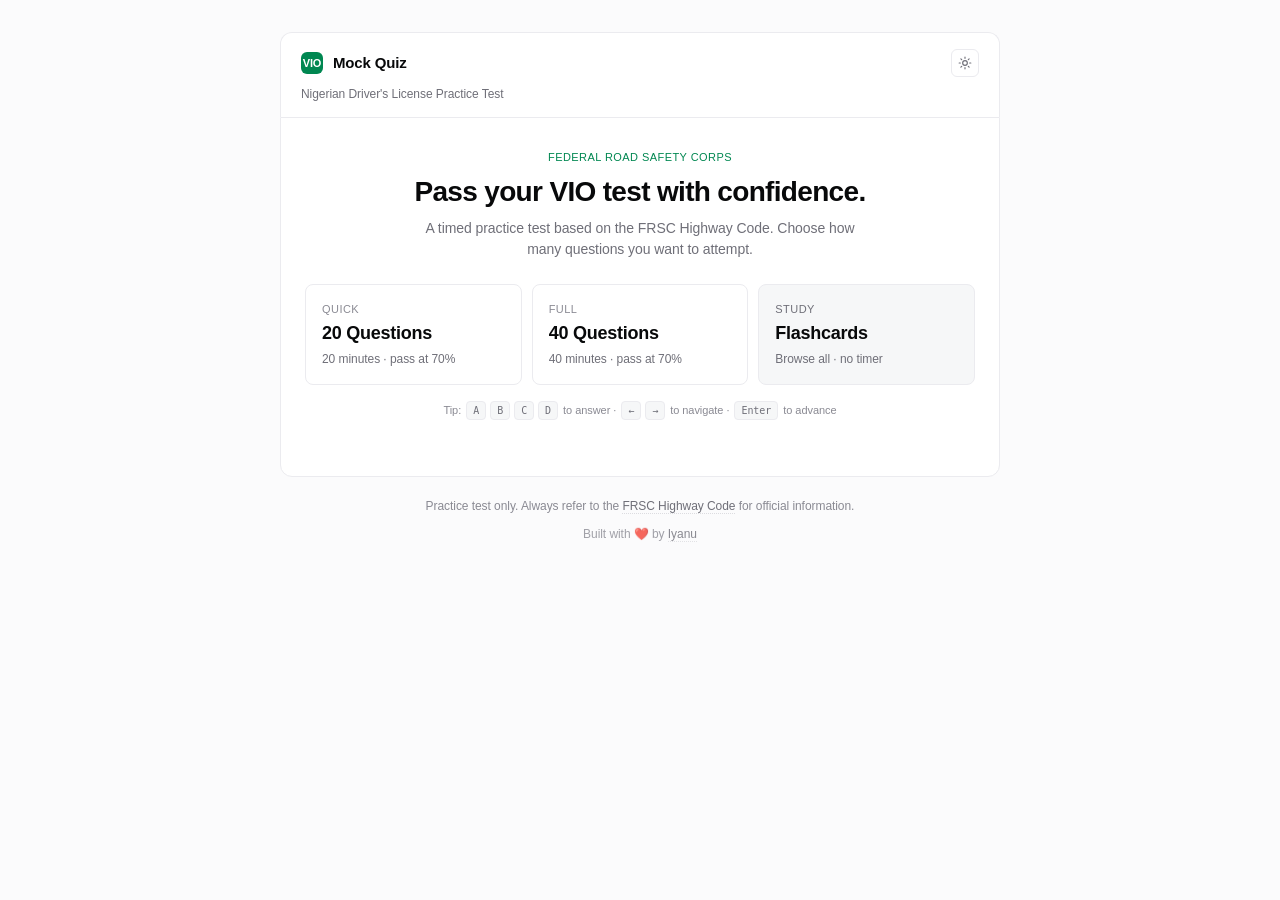
==== index.html @ 9b3c8667 "UI polish and service worker cache updates" ====
<!DOCTYPE html>
<html lang="en">
<head>
<meta charset="UTF-8" />
<meta name="viewport" content="width=device-width, initial-scale=1.0" />
<meta name="description" content="Free Nigerian VIO drivers license practice test — open source, mobile-friendly, with timer, shuffle, and pass/fail scoring." />
<meta name="theme-color" content="#008751" />
<meta name="apple-mobile-web-app-capable" content="yes" />
<meta name="apple-mobile-web-app-status-bar-style" content="default" />
<meta name="apple-mobile-web-app-title" content="VIO Quiz" />
<title>VIO Mock Quiz — Nigerian Driver's License</title>
<link rel="manifest" href="manifest.json" />
<link rel="icon" type="image/svg+xml" href="icon.svg" />
<link rel="icon" type="image/png" sizes="192x192" href="icon-192.png" />
<link rel="apple-touch-icon" href="apple-touch-icon.png" />
<link rel="preconnect" href="https://rsms.me/" />
<link rel="stylesheet" href="https://rsms.me/inter/inter.css" />
<style>
  :root {
    /* Linear-style palette, Nigerian green accent */
    --green: #008751;
    --green-hover: #00744a;
    --green-soft: #ecf6f1;
    --green-border: #cfe7da;

    --red: #e5484d;
    --red-soft: #fdedee;
    --red-border: #f5c6c8;

    --amber: #c08600;
    --amber-soft: #fff4d4;

    --bg: #fbfbfc;
    --surface: #ffffff;
    --surface-2: #f6f7f8;
    --border: #ebebef;
    --border-strong: #dcdce0;

    --text: #08090a;
    --text-secondary: #6f6f78;
    --text-tertiary: #8a8a93;

    --shadow-sm: 0 1px 2px rgba(8,9,10,0.04);
    --shadow-md: 0 1px 2px rgba(8,9,10,0.04), 0 4px 16px rgba(8,9,10,0.04);

    --radius-sm: 6px;
    --radius-md: 8px;
    --radius-lg: 12px;
  }

  [data-theme="dark"] {
    --green: #2ea672;
    --green-hover: #38b780;
    --green-soft: rgba(46,166,114,0.12);
    --green-border: rgba(46,166,114,0.32);

    --red: #ff6369;
    --red-soft: rgba(255,99,105,0.10);
    --red-border: rgba(255,99,105,0.30);

    --amber: #f0c75e;
    --amber-soft: rgba(240,199,94,0.10);

    --bg: #08090a;
    --surface: #101113;
    --surface-2: #18191c;
    --border: #232428;
    --border-strong: #2e2f33;

    --text: #f7f8f8;
    --text-secondary: #9b9ba4;
    --text-tertiary: #6b6c75;

    --shadow-sm: 0 1px 2px rgba(0,0,0,0.4);
    --shadow-md: 0 1px 2px rgba(0,0,0,0.4), 0 4px 16px rgba(0,0,0,0.5);
  }

  @supports (font-variation-settings: normal) {
    :root { font-family: 'Inter var', Inter, -apple-system, BlinkMacSystemFont, sans-serif; }
  }

  * { box-sizing: border-box; }
  html { -webkit-font-smoothing: antialiased; -moz-osx-font-smoothing: grayscale; }
  /* The HTML `hidden` attribute defaults to display:none, but our flex/grid
     classes override it. Force-hide elements with the hidden attribute. */
  [hidden] { display: none !important; }

  body {
    margin: 0;
    font-family: 'Inter var', Inter, -apple-system, BlinkMacSystemFont, "Segoe UI", Roboto, sans-serif;
    background: var(--bg);
    color: var(--text);
    line-height: 1.5;
    font-size: 14px;
    font-feature-settings: "cv11", "ss01", "ss03";
    padding: 32px 20px;
    transition: background 0.2s ease, color 0.2s ease;
  }

  .wrap { max-width: 720px; margin: 0 auto; }

  /* Header */
  header {
    background: var(--surface);
    border: 1px solid var(--border);
    border-bottom: none;
    padding: 16px 20px 14px;
    border-radius: var(--radius-lg) var(--radius-lg) 0 0;
  }
  .header-row {
    display: flex;
    align-items: center;
    justify-content: space-between;
    gap: 12px;
  }
  .header-left {
    display: flex;
    align-items: center;
    gap: 10px;
    min-width: 0;
  }
  .logo-dot {
    width: 22px;
    height: 22px;
    border-radius: 6px;
    background: var(--green);
    display: inline-flex;
    align-items: center;
    justify-content: center;
    color: white;
    font-weight: 700;
    font-size: 11px;
    letter-spacing: -0.02em;
    flex-shrink: 0;
  }
  header h1 {
    margin: 0;
    font-size: 15px;
    font-weight: 600;
    letter-spacing: -0.011em;
    color: var(--text);
    white-space: nowrap;
    overflow: hidden;
    text-overflow: ellipsis;
  }
  .header-meta {
    display: flex;
    align-items: center;
    gap: 8px;
    flex-shrink: 0;
  }
  .timer {
    display: inline-flex;
    align-items: center;
    gap: 5px;
    font-variant-numeric: tabular-nums;
    font-size: 12px;
    font-weight: 500;
    padding: 4px 8px;
    border-radius: 5px;
    background: var(--surface-2);
    color: var(--text-secondary);
    border: 1px solid var(--border);
    letter-spacing: -0.005em;
  }
  .timer.warning { background: var(--amber-soft); color: var(--amber); border-color: transparent; }
  .timer.critical { background: var(--red-soft); color: var(--red); border-color: transparent; }
  .timer-icon { width: 6px; height: 6px; border-radius: 50%; background: currentColor; opacity: 0.8; }
  .icon-btn {
    width: 28px;
    height: 28px;
    border: 1px solid var(--border);
    background: var(--surface);
    border-radius: var(--radius-sm);
    display: inline-flex;
    align-items: center;
    justify-content: center;
    cursor: pointer;
    color: var(--text-secondary);
    transition: background 0.12s ease, color 0.12s ease, border-color 0.12s ease;
    padding: 0;
  }
  .icon-btn:hover { background: var(--surface-2); color: var(--text); border-color: var(--border-strong); }
  .icon-btn svg { width: 14px; height: 14px; }
  .subtitle {
    margin: 8px 0 0;
    color: var(--text-secondary);
    font-size: 12px;
    letter-spacing: -0.005em;
  }
  .progress {
    background: var(--surface-2);
    height: 3px;
    border-radius: 2px;
    margin-top: 14px;
    overflow: hidden;
  }
  .progress-bar {
    height: 100%;
    background: var(--green);
    width: 0%;
    transition: width 0.4s cubic-bezier(0.16, 1, 0.3, 1);
  }

  /* Card */
  .card {
    background: var(--surface);
    padding: 28px 24px;
    border: 1px solid var(--border);
    border-radius: 0 0 var(--radius-lg) var(--radius-lg);
    min-height: 360px;
  }

  /* Topic tag */
  .topic-tag {
    display: inline-flex;
    align-items: center;
    gap: 6px;
    background: var(--green-soft);
    color: var(--green);
    padding: 3px 8px;
    border-radius: 4px;
    font-size: 11px;
    font-weight: 500;
    margin-bottom: 16px;
    letter-spacing: -0.005em;
    border: 1px solid var(--green-border);
  }
  .topic-tag::before {
    content: "";
    width: 5px; height: 5px; border-radius: 50%;
    background: var(--green);
  }
  .q-number {
    color: var(--text-tertiary);
    font-size: 12px;
    margin-bottom: 6px;
    letter-spacing: -0.005em;
    font-variant-numeric: tabular-nums;
  }
  .q-text {
    font-size: 18px;
    font-weight: 600;
    letter-spacing: -0.014em;
    margin: 0 0 20px 0;
    line-height: 1.35;
    color: var(--text);
  }
  .sign-wrap {
    display: flex;
    justify-content: center;
    margin: 0 0 20px 0;
    padding: 24px;
    background: var(--surface-2);
    border: 1px solid var(--border);
    border-radius: var(--radius-md);
  }
  .sign-wrap svg,
  .sign-wrap img { max-width: 140px; height: auto; }

  /* Options */
  .options { display: flex; flex-direction: column; gap: 6px; }
  .option {
    padding: 12px 14px;
    border: 1px solid var(--border);
    border-radius: var(--radius-md);
    background: var(--surface);
    cursor: pointer;
    text-align: left;
    font-size: 14px;
    font-family: inherit;
    color: var(--text);
    transition: border-color 0.12s ease, background 0.12s ease, transform 0.12s ease;
    display: flex;
    align-items: flex-start;
    gap: 12px;
    letter-spacing: -0.006em;
  }
  .option:hover:not(:disabled) {
    border-color: var(--border-strong);
    background: var(--surface-2);
  }
  .option:active:not(:disabled) { transform: translateY(0.5px); }
  .option:disabled { cursor: default; }

  .option-letter {
    display: inline-flex;
    width: 22px;
    height: 22px;
    background: var(--surface-2);
    color: var(--text-secondary);
    border: 1px solid var(--border);
    border-radius: 5px;
    align-items: center;
    justify-content: center;
    font-weight: 500;
    font-size: 11px;
    flex-shrink: 0;
    margin-top: 1px;
    font-variant-numeric: tabular-nums;
  }
  .option.correct {
    border-color: var(--green-border);
    background: var(--green-soft);
  }
  .option.correct .option-letter {
    background: var(--green); color: white; border-color: var(--green);
  }
  .option.wrong {
    border-color: var(--red-border);
    background: var(--red-soft);
  }
  .option.wrong .option-letter {
    background: var(--red); color: white; border-color: var(--red);
  }

  .explanation {
    margin-top: 16px;
    padding: 12px 14px;
    background: var(--surface-2);
    border: 1px solid var(--border);
    border-radius: var(--radius-md);
    font-size: 13px;
    color: var(--text-secondary);
    display: none;
    line-height: 1.55;
    letter-spacing: -0.005em;
  }
  .explanation.show { display: block; }
  .explanation strong {
    color: var(--text);
    display: block;
    margin-bottom: 4px;
    font-size: 11px;
    font-weight: 600;
    text-transform: uppercase;
    letter-spacing: 0.04em;
  }

  .controls {
    margin-top: 24px;
    padding-top: 20px;
    border-top: 1px solid var(--border);
    display: flex;
    justify-content: space-between;
    align-items: center;
    gap: 12px;
  }
  .score {
    font-size: 12px;
    color: var(--text-secondary);
    font-variant-numeric: tabular-nums;
    letter-spacing: -0.005em;
  }
  .score strong { color: var(--text); font-weight: 600; }

  .nav-buttons { display: flex; gap: 6px; }

  button.nav {
    border: 1px solid var(--border-strong);
    padding: 7px 14px;
    border-radius: var(--radius-sm);
    font-size: 13px;
    font-weight: 500;
    cursor: pointer;
    font-family: inherit;
    letter-spacing: -0.005em;
    transition: background 0.12s ease, border-color 0.12s ease, color 0.12s ease, transform 0.08s ease;
    height: 32px;
    display: inline-flex;
    align-items: center;
    gap: 6px;
    background: var(--surface);
    color: var(--text);
  }
  button.prev:hover:not(:disabled) {
    background: var(--surface-2);
    border-color: var(--border-strong);
  }
  button.next, button.primary {
    background: var(--green);
    color: white;
    border-color: var(--green);
    box-shadow: var(--shadow-sm);
  }
  button.next:hover:not(:disabled), button.primary:hover:not(:disabled) {
    background: var(--green-hover);
    border-color: var(--green-hover);
  }
  button.nav:active:not(:disabled), button.primary:active:not(:disabled) { transform: translateY(0.5px); }
  button.nav:disabled {
    background: var(--surface);
    color: var(--text-tertiary);
    border-color: var(--border);
    cursor: not-allowed;
    box-shadow: none;
  }

  .kbd-hint {
    margin-top: 14px;
    text-align: center;
    color: var(--text-tertiary);
    font-size: 11px;
    letter-spacing: -0.005em;
  }
  .kbd {
    display: inline-block;
    padding: 1px 6px;
    border: 1px solid var(--border);
    border-radius: 4px;
    background: var(--surface-2);
    font-family: ui-monospace, SFMono-Regular, "SF Mono", Menlo, monospace;
    font-size: 10px;
    color: var(--text-secondary);
    margin: 0 2px;
  }

  /* Start screen */
  .start-hero {
    text-align: center;
    margin-bottom: 24px;
  }
  .start-eyebrow {
    display: inline-block;
    font-size: 11px;
    font-weight: 500;
    color: var(--green);
    letter-spacing: 0.04em;
    text-transform: uppercase;
    margin-bottom: 10px;
  }
  .start-title {
    font-size: 28px;
    font-weight: 600;
    letter-spacing: -0.024em;
    line-height: 1.15;
    margin: 0 0 10px;
    color: var(--text);
  }
  .start-desc {
    font-size: 14px;
    color: var(--text-secondary);
    margin: 0 auto;
    max-width: 460px;
    letter-spacing: -0.005em;
  }

  .mode-grid {
    display: grid;
    grid-template-columns: 1fr 1fr;
    gap: 10px;
    margin: 24px 0 16px;
  }
  .mode-card {
    border: 1px solid var(--border);
    background: var(--surface);
    border-radius: var(--radius-md);
    padding: 18px 16px;
    text-align: left;
    cursor: pointer;
    font-family: inherit;
    color: var(--text);
    transition: border-color 0.12s ease, background 0.12s ease, transform 0.12s ease;
    display: flex;
    flex-direction: column;
    gap: 8px;
  }
  .mode-card:hover {
    border-color: var(--green-border);
    background: var(--green-soft);
  }
  .mode-card:active { transform: translateY(0.5px); }
  .mode-label {
    font-size: 11px;
    color: var(--text-tertiary);
    text-transform: uppercase;
    letter-spacing: 0.04em;
    font-weight: 500;
  }
  .mode-name {
    font-size: 18px;
    font-weight: 600;
    letter-spacing: -0.014em;
    color: var(--text);
  }
  .mode-meta {
    font-size: 12px;
    color: var(--text-secondary);
    letter-spacing: -0.005em;
    font-variant-numeric: tabular-nums;
  }

  /* Study (third mode card) — visually de-emphasized vs the test cards */
  .mode-grid.with-study { grid-template-columns: 1fr 1fr 1fr; }
  .mode-card.study {
    background: var(--surface-2);
  }
  .mode-card.study:hover {
    border-color: var(--border-strong);
    background: var(--surface-2);
  }
  .mode-card.study .mode-label { color: var(--text-secondary); }

  /* Topic chips for study screen */
  .topic-chips {
    display: flex;
    flex-wrap: wrap;
    gap: 6px;
    margin-bottom: 18px;
  }
  .topic-chip {
    padding: 5px 10px;
    border: 1px solid var(--border);
    background: var(--surface);
    color: var(--text-secondary);
    border-radius: 999px;
    font-size: 12px;
    font-family: inherit;
    font-weight: 500;
    cursor: pointer;
    letter-spacing: -0.005em;
    transition: background 0.12s ease, border-color 0.12s ease, color 0.12s ease;
  }
  .topic-chip:hover {
    background: var(--surface-2);
    color: var(--text);
    border-color: var(--border-strong);
  }
  .topic-chip.active {
    background: var(--green-soft);
    border-color: var(--green-border);
    color: var(--green);
  }

  .resume-banner {
    display: flex;
    align-items: center;
    justify-content: space-between;
    gap: 12px;
    padding: 12px 14px;
    background: var(--green-soft);
    border: 1px solid var(--green-border);
    border-radius: var(--radius-md);
    margin-top: 16px;
  }
  .resume-text {
    font-size: 13px;
    color: var(--text);
    letter-spacing: -0.005em;
  }
  .resume-text strong { font-weight: 600; }

  .best-row {
    display: flex;
    align-items: center;
    gap: 8px;
    justify-content: center;
    margin-top: 16px;
    color: var(--text-secondary);
    font-size: 12px;
    letter-spacing: -0.005em;
    font-variant-numeric: tabular-nums;
    flex-wrap: wrap;
  }
  .best-pill {
    display: inline-flex;
    align-items: center;
    gap: 6px;
    padding: 3px 8px;
    border: 1px solid var(--border);
    border-radius: 999px;
    background: var(--surface-2);
    color: var(--text);
    font-weight: 500;
  }

  /* Result screen */
  .result { text-align: center; padding: 12px 0 8px; }
  .verdict {
    display: inline-flex;
    align-items: center;
    gap: 8px;
    padding: 6px 14px;
    border-radius: 999px;
    font-size: 12px;
    font-weight: 600;
    letter-spacing: 0.06em;
    text-transform: uppercase;
    margin-bottom: 12px;
    border: 1px solid transparent;
  }
  .verdict.pass { background: var(--green-soft); color: var(--green); border-color: var(--green-border); }
  .verdict.fail { background: var(--red-soft); color: var(--red); border-color: var(--red-border); }
  .result-score {
    font-size: 56px;
    font-weight: 600;
    letter-spacing: -0.04em;
    color: var(--text);
    margin: 4px 0 4px;
    font-variant-numeric: tabular-nums;
    line-height: 1;
  }
  .result-pct {
    font-size: 15px;
    color: var(--text-secondary);
    font-weight: 500;
    letter-spacing: -0.005em;
    font-variant-numeric: tabular-nums;
  }
  .result-message {
    font-size: 14px;
    color: var(--text-secondary);
    margin: 14px auto 20px;
    max-width: 420px;
    letter-spacing: -0.005em;
  }
  .breakdown {
    text-align: left;
    background: var(--surface-2);
    border: 1px solid var(--border);
    padding: 14px 16px;
    border-radius: var(--radius-md);
    margin: 20px 0;
  }
  .breakdown h3 {
    margin: 0 0 10px 0;
    font-size: 11px;
    font-weight: 600;
    color: var(--text-secondary);
    text-transform: uppercase;
    letter-spacing: 0.04em;
  }
  .breakdown-row {
    display: flex;
    justify-content: space-between;
    padding: 8px 0;
    font-size: 13px;
    color: var(--text);
    border-bottom: 1px solid var(--border);
    font-variant-numeric: tabular-nums;
    letter-spacing: -0.005em;
  }
  .breakdown-row:last-child { border-bottom: none; }
  .breakdown-row strong { font-weight: 600; }

  .result-actions {
    display: flex;
    gap: 6px;
    justify-content: center;
    flex-wrap: wrap;
    margin-top: 6px;
  }

  /* Review banner */
  .review-banner {
    display: flex;
    align-items: center;
    justify-content: space-between;
    gap: 12px;
    padding: 10px 14px;
    background: var(--amber-soft);
    border: 1px solid transparent;
    border-radius: var(--radius-md);
    margin-bottom: 16px;
    font-size: 12px;
    color: var(--amber);
    letter-spacing: -0.005em;
  }
  .review-banner button {
    border: 1px solid currentColor;
    background: transparent;
    color: currentColor;
    border-radius: var(--radius-sm);
    padding: 4px 10px;
    font-size: 12px;
    font-family: inherit;
    cursor: pointer;
    font-weight: 500;
  }

  footer {
    text-align: center;
    padding: 20px 16px;
    color: var(--text-tertiary);
    font-size: 12px;
    letter-spacing: -0.005em;
  }
  footer a { color: var(--text-secondary); text-decoration: none; border-bottom: 1px dotted var(--border-strong); }
  footer a:hover { color: var(--text); }
  footer .credit { margin-top: 10px; opacity: 0.8; }
  .break-mobile { display: none; }

  /* Confirm dialog — centered modal on desktop, bottom sheet on phone */
  .dialog-backdrop {
    position: fixed;
    inset: 0;
    background: rgba(8, 9, 10, 0.5);
    backdrop-filter: blur(2px);
    -webkit-backdrop-filter: blur(2px);
    display: flex;
    align-items: center;
    justify-content: center;
    z-index: 100;
    padding: 24px;
    opacity: 0;
    transition: opacity 160ms ease;
  }
  .dialog-backdrop:not([hidden]) { opacity: 1; }
  .dialog {
    background: var(--surface);
    border: 1px solid var(--border);
    border-radius: var(--radius-lg);
    padding: 20px 20px 16px;
    max-width: 380px;
    width: 100%;
    box-shadow: 0 20px 48px rgba(0, 0, 0, 0.24), 0 2px 8px rgba(0, 0, 0, 0.08);
    transform: translateY(-4px) scale(0.98);
    transition: transform 160ms cubic-bezier(0.16, 1, 0.3, 1);
  }
  .dialog-backdrop:not([hidden]) .dialog { transform: translateY(0) scale(1); }
  .dialog-title {
    font-size: 15px;
    font-weight: 600;
    color: var(--text);
    margin: 0 0 4px;
    letter-spacing: -0.01em;
  }
  .dialog-body {
    font-size: 13px;
    color: var(--text-secondary);
    line-height: 1.5;
    margin: 0 0 20px;
  }
  .dialog-actions {
    display: flex;
    gap: 8px;
    justify-content: flex-end;
  }
  .dialog-actions .nav { min-width: 88px; justify-content: center; }
  .dialog-actions .nav.danger {
    background: var(--red);
    color: #ffffff;
    border-color: var(--red);
  }
  .dialog-actions .nav.danger:hover { opacity: 0.92; }

  /* Phone — bottom sheet */
  @media (max-width: 640px) {
    .dialog-backdrop { padding: 0; align-items: flex-end; }
    .dialog {
      max-width: none;
      border-radius: var(--radius-lg) var(--radius-lg) 0 0;
      border-bottom: none;
      padding: 18px 16px calc(16px + env(safe-area-inset-bottom));
      transform: translateY(100%);
    }
    .dialog-backdrop:not([hidden]) .dialog { transform: translateY(0); }
    .dialog-title { font-size: 16px; margin-bottom: 6px; }
    .dialog-body { font-size: 14px; margin-bottom: 18px; }
    .dialog-actions { flex-direction: column-reverse; gap: 6px; }
    .dialog-actions .nav { width: 100%; min-height: 44px; }
  }

  /* Tablet */
  @media (max-width: 640px) {
    body { padding: 16px 12px; }
    header { padding: 14px 16px 12px; }
    .card { padding: 22px 18px; min-height: 0; }
    .q-text { font-size: 16px; }
    .sign-wrap { padding: 18px; }
    .sign-wrap svg,
    .sign-wrap img { max-width: 120px; }
    .start-title { font-size: 24px; }
  }

  /* Phone */
  @media (max-width: 480px) {
    body { padding: 12px 10px; font-size: 14px; }
    header { padding: 12px 14px; border-radius: 10px 10px 0 0; }
    header h1 { font-size: 13px; }
    .subtitle { font-size: 11px; }
    .card { padding: 18px 16px; border-radius: 0 0 10px 10px; }
    .q-text { font-size: 15px; line-height: 1.4; margin-bottom: 16px; }
    .topic-tag { margin-bottom: 12px; }
    .sign-wrap { padding: 14px; margin-bottom: 16px; }
    .sign-wrap svg,
    .sign-wrap img { max-width: 110px; }

    .option {
      padding: 12px;
      font-size: 14px;
      gap: 10px;
      min-height: 44px;
    }
    .option-letter { width: 22px; height: 22px; }

    .explanation { font-size: 13px; padding: 12px; }

    .controls {
      margin-top: 20px;
      padding-top: 16px;
      flex-direction: column;
      align-items: stretch;
      gap: 12px;
    }
    .score { text-align: center; }
    .nav-buttons { width: 100%; }
    button.nav { flex: 1; justify-content: center; height: 40px; font-size: 14px; }

    .mode-grid,
    .mode-grid.with-study { grid-template-columns: 1fr; }
    .start-title { font-size: 22px; }
    .start-desc { font-size: 13px; }

    .result-score { font-size: 44px; }
    .result-message { font-size: 13px; margin: 12px auto 20px; }
    .breakdown { padding: 12px 14px; }

    .kbd-hint { display: none; }

    .break-mobile { display: inline; }
  }
</style>
</head>
<body>
<div class="wrap">
  <header>
    <div class="header-row">
      <div class="header-left">
        <span class="logo-dot">VIO</span>
        <h1 id="headerTitle">Mock Quiz</h1>
      </div>
      <div class="header-meta">
        <div class="timer" id="timer" hidden><span class="timer-icon"></span><span id="timerText">00:00</span></div>
        <button class="icon-btn" id="exitBtn" aria-label="Exit" title="Exit to start screen" hidden>
          <svg viewBox="0 0 24 24" fill="none" stroke="currentColor" stroke-width="2" stroke-linecap="round" stroke-linejoin="round"><line x1="6" y1="6" x2="18" y2="18"/><line x1="18" y1="6" x2="6" y2="18"/></svg>
        </button>
        <button class="icon-btn" id="themeToggle" aria-label="Toggle theme" title="Toggle theme">
          <svg id="themeIcon" viewBox="0 0 24 24" fill="none" stroke="currentColor" stroke-width="2" stroke-linecap="round" stroke-linejoin="round"><circle cx="12" cy="12" r="4"/><path d="M12 2v2M12 20v2M4.93 4.93l1.41 1.41M17.66 17.66l1.41 1.41M2 12h2M20 12h2M6.34 17.66l-1.41 1.41M19.07 4.93l-1.41 1.41"/></svg>
        </button>
      </div>
    </div>
    <p class="subtitle" id="headerSubtitle">Nigerian Driver's License Practice Test</p>
    <div class="progress" id="progressWrap" hidden><div class="progress-bar" id="progressBar"></div></div>
  </header>
  <div class="card" id="card"></div>
  <footer>
    Practice test only.<br class="break-mobile">
    Always refer to the <a href="https://frsc.gov.ng/" target="_blank" rel="noopener">FRSC Highway Code</a> for official information.
    <div class="credit">Built with ❤️ by <a href="https://github.com/Titan626" target="_blank" rel="noopener">Iyanu</a></div>
  </footer>
</div>

<div id="dialog-backdrop" class="dialog-backdrop" hidden>
  <div class="dialog" role="dialog" aria-modal="true" aria-labelledby="dialog-title" aria-describedby="dialog-body">
    <h2 id="dialog-title" class="dialog-title"></h2>
    <p id="dialog-body" class="dialog-body"></p>
    <div class="dialog-actions">
      <button class="nav" id="dialog-cancel" type="button">Cancel</button>
      <button class="nav" id="dialog-ok" type="button">Confirm</button>
    </div>
  </div>
</div>

<script src="questions.js"></script>
<script>
(function() {
  'use strict';

  // ===== Constants =====
  const SECONDS_PER_QUESTION = 60;
  const PASS_THRESHOLD = 70; // percent
  const TOPICS = ["Road Signs", "Traffic Rules", "Vehicle Knowledge", "Highway Code"];
  const STORAGE_STATE = 'vio_quiz_state';
  const STORAGE_BEST = 'vio_quiz_best';
  const STORAGE_THEME = 'vio_quiz_theme';

  // ===== State =====
  let screen = 'start';        // 'start' | 'quiz' | 'result' | 'review'
  let mode = null;             // 20 | 40
  let session = null;          // { questions, answers, current, secondsRemaining }
  let timerInterval = null;
  let reviewIndex = 0;
  let reviewList = [];
  let studyDeck = [];      // current filtered deck of questions for study mode
  let studyIndex = 0;
  let studyTopic = null;   // null = "All"

  // ===== Utilities =====
  function shuffle(arr) {
    const a = arr.slice();
    for (let i = a.length - 1; i > 0; i--) {
      const j = Math.floor(Math.random() * (i + 1));
      [a[i], a[j]] = [a[j], a[i]];
    }
    return a;
  }

  function pickN(arr, n) { return shuffle(arr).slice(0, n); }
  function pad2(n) { return n < 10 ? '0' + n : '' + n; }
  function fmtTime(s) {
    if (s < 0) s = 0;
    return pad2(Math.floor(s / 60)) + ':' + pad2(s % 60);
  }
  function escapeHtml(str) {
    return String(str)
      .replace(/&/g, '&amp;')
      .replace(/</g, '&lt;')
      .replace(/>/g, '&gt;')
      .replace(/"/g, '&quot;')
      .replace(/'/g, '&#39;');
  }

  // ===== Theme =====
  function applyTheme(theme) {
    document.documentElement.setAttribute('data-theme', theme);
    const icon = document.getElementById('themeIcon');
    if (theme === 'dark') {
      icon.innerHTML = '<path d="M21 12.79A9 9 0 1 1 11.21 3 7 7 0 0 0 21 12.79z"/>';
    } else {
      icon.innerHTML = '<circle cx="12" cy="12" r="4"/><path d="M12 2v2M12 20v2M4.93 4.93l1.41 1.41M17.66 17.66l1.41 1.41M2 12h2M20 12h2M6.34 17.66l-1.41 1.41M19.07 4.93l-1.41 1.41"/>';
    }
  }
  function initTheme() {
    let saved = null;
    try { saved = localStorage.getItem(STORAGE_THEME); } catch (e) {}
    if (!saved) {
      saved = window.matchMedia && window.matchMedia('(prefers-color-scheme: dark)').matches ? 'dark' : 'light';
    }
    applyTheme(saved);
  }
  function toggleTheme() {
    const next = document.documentElement.getAttribute('data-theme') === 'dark' ? 'light' : 'dark';
    applyTheme(next);
    try { localStorage.setItem(STORAGE_THEME, next); } catch (e) {}
  }

  // ===== Persistence =====
  function saveState() {
    if (!session) return;
    try {
      localStorage.setItem(STORAGE_STATE, JSON.stringify({
        mode: mode,
        questions: session.questions.map(q => ({ originalIndex: q.originalIndex, displayOrder: q.displayOrder })),
        answers: session.answers,
        current: session.current,
        secondsRemaining: session.secondsRemaining
      }));
    } catch (e) {}
  }
  function loadState() {
    try {
      const raw = localStorage.getItem(STORAGE_STATE);
      if (!raw) return null;
      const s = JSON.parse(raw);
      if (!s || !Array.isArray(s.questions) || !Array.isArray(s.answers)) return null;
      return s;
    } catch (e) { return null; }
  }
  function clearState() {
    try { localStorage.removeItem(STORAGE_STATE); } catch (e) {}
  }
  function saveBest(result) {
    try {
      const raw = localStorage.getItem(STORAGE_BEST);
      const all = raw ? JSON.parse(raw) : {};
      const existing = all[result.mode];
      if (!existing || result.percentage > existing.percentage) {
        all[result.mode] = result;
        localStorage.setItem(STORAGE_BEST, JSON.stringify(all));
      }
    } catch (e) {}
  }
  function loadBest() {
    try {
      const raw = localStorage.getItem(STORAGE_BEST);
      return raw ? JSON.parse(raw) : {};
    } catch (e) { return {}; }
  }

  // ===== Question set =====
  function buildQuestionSet(targetMode) {
    const all = window.QUESTIONS;
    const perTopic = Math.floor(targetMode / TOPICS.length);
    let chosen = [];
    TOPICS.forEach(t => {
      const pool = all.map((q, i) => ({ q, i })).filter(x => x.q.topic === t);
      chosen = chosen.concat(pickN(pool, perTopic));
    });
    // Top up if targetMode isn't an exact multiple of TOPICS.length
    if (chosen.length < targetMode) {
      const used = new Set(chosen.map(x => x.i));
      const remaining = all.map((q, i) => ({ q, i })).filter(x => !used.has(x.i));
      chosen = chosen.concat(pickN(remaining, targetMode - chosen.length));
    }
    chosen = shuffle(chosen);
    return chosen.map(x => ({
      ...x.q,
      originalIndex: x.i,
      displayOrder: shuffle(x.q.options.map((_, idx) => idx))
    }));
  }
  function rebuildSessionFromState(s) {
    const all = window.QUESTIONS;
    const questions = s.questions.map(item => {
      const q = all[item.originalIndex];
      return { ...q, originalIndex: item.originalIndex, displayOrder: item.displayOrder };
    });
    return {
      questions: questions,
      answers: s.answers,
      current: s.current,
      secondsRemaining: s.secondsRemaining
    };
  }

  // ===== Timer =====
  function startTimer() {
    stopTimer();
    timerInterval = setInterval(() => {
      if (!session) return;
      session.secondsRemaining--;
      saveState();
      renderTimer();
      if (session.secondsRemaining <= 0) {
        stopTimer();
        finishQuiz(true);
      }
    }, 1000);
  }
  function stopTimer() {
    if (timerInterval) { clearInterval(timerInterval); timerInterval = null; }
  }
  function renderTimer() {
    const el = document.getElementById('timer');
    const text = document.getElementById('timerText');
    if (!session) { el.hidden = true; return; }
    el.hidden = false;
    const s = session.secondsRemaining;
    text.textContent = fmtTime(s);
    el.classList.remove('warning', 'critical');
    if (s <= 60) el.classList.add('critical');
    else if (s <= 300) el.classList.add('warning');
  }

  // ===== Score =====
  function computeScore() {
    if (!session) return { score: 0, byTopic: {}, total: 0, percentage: 0 };
    let score = 0;
    const byTopic = {};
    session.questions.forEach((q, idx) => {
      byTopic[q.topic] = byTopic[q.topic] || { correct: 0, total: 0 };
      byTopic[q.topic].total++;
      if (session.answers[idx] === q.answer) {
        score++;
        byTopic[q.topic].correct++;
      }
    });
    const total = session.questions.length;
    return { score, byTopic, total, percentage: total ? Math.round((score / total) * 100) : 0 };
  }

  // ===== Renderers =====
  function setHeader(title, subtitle, showProgress) {
    document.getElementById('headerTitle').textContent = title;
    document.getElementById('headerSubtitle').textContent = subtitle;
    document.getElementById('progressWrap').hidden = !showProgress;
    // Exit button is visible only during quiz / review / study (not start / result)
    const inSession = screen === 'quiz' || screen === 'review' || screen === 'study';
    document.getElementById('exitBtn').hidden = !inSession;
  }

  function showConfirm({ title, body, confirmLabel = 'Confirm', cancelLabel = 'Cancel', danger = false } = {}) {
    return new Promise((resolve) => {
      const backdrop = document.getElementById('dialog-backdrop');
      const okBtn = document.getElementById('dialog-ok');
      const cancelBtn = document.getElementById('dialog-cancel');
      document.getElementById('dialog-title').textContent = title;
      document.getElementById('dialog-body').textContent = body;
      okBtn.textContent = confirmLabel;
      cancelBtn.textContent = cancelLabel;
      okBtn.classList.toggle('danger', !!danger);
      backdrop.hidden = false;
      const close = (result) => {
        backdrop.hidden = true;
        okBtn.removeEventListener('click', onOk);
        cancelBtn.removeEventListener('click', onCancel);
        backdrop.removeEventListener('click', onBackdrop);
        document.removeEventListener('keydown', onKey, true);
        resolve(result);
      };
      const onOk = () => close(true);
      const onCancel = () => close(false);
      const onBackdrop = (e) => { if (e.target === backdrop) close(false); };
      const onKey = (e) => {
        if (e.key === 'Escape') { e.stopPropagation(); close(false); }
        else if (e.key === 'Enter') { e.stopPropagation(); close(true); }
      };
      okBtn.addEventListener('click', onOk);
      cancelBtn.addEventListener('click', onCancel);
      backdrop.addEventListener('click', onBackdrop);
      document.addEventListener('keydown', onKey, true);
      requestAnimationFrame(() => okBtn.focus());
    });
  }

  async function exitToStart() {
    // Quiz mode has unsaved progress + active timer — confirm before discarding.
    if (screen === 'quiz') {
      const ok = await showConfirm({
        title: 'Exit this quiz?',
        body: 'Your progress will be lost.',
        confirmLabel: 'Exit quiz',
        cancelLabel: 'Cancel',
        danger: true
      });
      if (!ok) return;
      stopTimer();
      clearState();
    }
    renderStart();
  }
  function renderProgress(pct) {
    document.getElementById('progressBar').style.width = pct + '%';
  }

  function renderStart() {
    screen = 'start';
    stopTimer();
    document.getElementById('timer').hidden = true;
    setHeader('Mock Quiz', "Nigerian Driver's License Practice Test", false);
    renderProgress(0);

    const saved = loadState();
    const best = loadBest();
    const card = document.getElementById('card');

    let resumeHtml = '';
    if (saved && saved.answers) {
      const answered = saved.answers.filter(a => a !== null).length;
      resumeHtml = `
        <div class="resume-banner">
          <div class="resume-text"><strong>Resume in-progress quiz</strong> — ${answered} of ${saved.questions.length} answered, ${fmtTime(saved.secondsRemaining || 0)} left</div>
          <button class="nav primary" id="resumeBtn">Resume</button>
        </div>
      `;
    }

    let bestHtml = '';
    const bestEntries = Object.values(best);
    if (bestEntries.length) {
      bestHtml = '<div class="best-row">Best scores:';
      bestEntries.forEach(b => {
        bestHtml += `<span class="best-pill">${b.mode}Q · ${b.score}/${b.total} · ${b.percentage}%</span>`;
      });
      bestHtml += '</div>';
    }

    card.innerHTML = `
      <div class="start-hero">
        <div class="start-eyebrow">Federal Road Safety Corps</div>
        <h2 class="start-title">Pass your VIO test with confidence.</h2>
        <p class="start-desc">A timed practice test based on the FRSC Highway Code. Choose how many questions you want to attempt.</p>
      </div>
      <div class="mode-grid with-study">
        <button class="mode-card" data-mode="20">
          <span class="mode-label">Quick</span>
          <span class="mode-name">20 Questions</span>
          <span class="mode-meta">20 minutes · pass at ${PASS_THRESHOLD}%</span>
        </button>
        <button class="mode-card" data-mode="40">
          <span class="mode-label">Full</span>
          <span class="mode-name">40 Questions</span>
          <span class="mode-meta">40 minutes · pass at ${PASS_THRESHOLD}%</span>
        </button>
        <button class="mode-card study" data-mode="study">
          <span class="mode-label">Study</span>
          <span class="mode-name">Flashcards</span>
          <span class="mode-meta">Browse all · no timer</span>
        </button>
      </div>
      ${resumeHtml}
      ${bestHtml}
      <div class="kbd-hint">Tip: <span class="kbd">A</span><span class="kbd">B</span><span class="kbd">C</span><span class="kbd">D</span> to answer · <span class="kbd">←</span><span class="kbd">→</span> to navigate · <span class="kbd">Enter</span> to advance</div>
    `;

    document.querySelectorAll('.mode-card').forEach(btn => {
      btn.addEventListener('click', () => {
        const m = btn.dataset.mode;
        if (m === 'study') startStudy();
        else startQuiz(parseInt(m, 10));
      });
    });
    const resumeBtn = document.getElementById('resumeBtn');
    if (resumeBtn) resumeBtn.addEventListener('click', resumeQuiz);
  }

  function startQuiz(targetMode) {
    mode = targetMode;
    const questions = buildQuestionSet(mode);
    session = {
      questions: questions,
      answers: new Array(questions.length).fill(null),
      current: 0,
      secondsRemaining: SECONDS_PER_QUESTION * questions.length
    };
    saveState();
    screen = 'quiz';
    renderQuiz();
    startTimer();
    renderTimer();
  }

  function resumeQuiz() {
    const saved = loadState();
    if (!saved) return;
    mode = saved.mode;
    session = rebuildSessionFromState(saved);
    screen = 'quiz';
    renderQuiz();
    startTimer();
    renderTimer();
  }

  function renderQuiz() {
    setHeader(`${mode}-Question Quiz`, "Nigerian Driver's License Practice Test", true);
    const card = document.getElementById('card');
    const q = session.questions[session.current];
    const selected = session.answers[session.current];
    const isAnswered = selected !== null;
    const { score } = computeScore();
    const total = session.questions.length;

    renderProgress((session.current / total) * 100);

    const optionsHtml = q.displayOrder.map((origIdx, displayIdx) => {
      const opt = q.options[origIdx];
      let cls = 'option';
      if (isAnswered) {
        if (origIdx === q.answer) cls += ' correct';
        else if (origIdx === selected) cls += ' wrong';
      }
      return `
        <button class="${cls}" data-orig="${origIdx}" ${isAnswered ? 'disabled' : ''}>
          <span class="option-letter">${String.fromCharCode(65 + displayIdx)}</span>
          <span>${escapeHtml(opt)}</span>
        </button>
      `;
    }).join('');

    card.innerHTML = `
      <div class="topic-tag">${escapeHtml(q.topic)}</div>
      <div class="q-number">Question ${session.current + 1} of ${total}</div>
      <h2 class="q-text">${escapeHtml(q.q)}</h2>
      ${q.sign ? `<div class="sign-wrap">${q.sign}</div>` : ''}
      <div class="options">${optionsHtml}</div>
      <div class="explanation ${isAnswered ? 'show' : ''}">
        <strong>Explanation</strong>
        <span>${isAnswered ? escapeHtml(q.explain) : ''}</span>
      </div>
      <div class="controls">
        <div class="score">Score: <strong>${score} / ${total}</strong></div>
        <div class="nav-buttons">
          <button class="nav prev" id="prevBtn" ${session.current === 0 ? 'disabled' : ''}>← Prev</button>
          <button class="nav next" id="nextBtn" ${isAnswered ? '' : 'disabled'}>
            ${session.current === total - 1 ? 'Finish →' : 'Next →'}
          </button>
        </div>
      </div>
    `;

    document.querySelectorAll('.option').forEach(btn => {
      btn.addEventListener('click', () => pickAnswer(parseInt(btn.dataset.orig, 10)));
    });
    document.getElementById('prevBtn').addEventListener('click', goPrev);
    document.getElementById('nextBtn').addEventListener('click', goNext);
  }

  function pickAnswer(origIdx) {
    if (session.answers[session.current] !== null) return;
    session.answers[session.current] = origIdx;
    saveState();
    renderQuiz();
  }
  function goPrev() {
    if (session.current > 0) { session.current--; saveState(); renderQuiz(); }
  }
  function goNext() {
    if (session.current === session.questions.length - 1) {
      finishQuiz(false);
      return;
    }
    session.current++;
    saveState();
    renderQuiz();
  }

  function finishQuiz(timedOut) {
    stopTimer();
    const { score, total, percentage } = computeScore();
    const result = {
      mode: mode,
      score: score,
      total: total,
      percentage: percentage,
      date: new Date().toISOString().slice(0, 10),
      timedOut: !!timedOut
    };
    saveBest(result);
    clearState();
    renderResult(result);
  }

  function renderResult(result) {
    screen = 'result';
    setHeader('Results', `${mode}-Question Practice Test`, true);
    renderProgress(100);
    document.getElementById('timer').hidden = true;

    const { score, byTopic, total, percentage } = computeScore();
    const passed = percentage >= PASS_THRESHOLD;
    let message;
    if (passed && percentage >= 90) message = "Outstanding — you're more than ready for the real test.";
    else if (passed) message = "Solid pass. Review the questions you missed and you'll do well.";
    else if (percentage >= 50) message = "Close — keep studying the Highway Code and try again.";
    else message = "More study needed. Focus on road signs and traffic rules, then retake.";

    if (result && result.timedOut) message = "Time's up! " + message;

    const rows = TOPICS
      .filter(t => byTopic[t])
      .map(t => `<div class="breakdown-row"><span>${t}</span><span><strong>${byTopic[t].correct}</strong> / ${byTopic[t].total}</span></div>`)
      .join('');

    const wrongCount = session.answers.filter((a, i) => a !== session.questions[i].answer).length;

    document.getElementById('card').innerHTML = `
      <div class="result">
        <div class="verdict ${passed ? 'pass' : 'fail'}">${passed ? '✓ Passed' : '✗ Failed'}</div>
        <div class="result-score">${score} / ${total}</div>
        <div class="result-pct">${percentage}% · pass mark ${PASS_THRESHOLD}%</div>
        <div class="result-message">${message}</div>
        <div class="breakdown">
          <h3>Breakdown by topic</h3>
          ${rows}
        </div>
        <div class="result-actions">
          ${wrongCount > 0 ? `<button class="nav" id="reviewBtn">Review ${wrongCount} Wrong</button>` : ''}
          <button class="nav" id="retakeBtn">↻ Retake (${mode}Q)</button>
          <button class="nav primary" id="changeBtn">Change Mode</button>
        </div>
      </div>
    `;

    const reviewBtn = document.getElementById('reviewBtn');
    if (reviewBtn) reviewBtn.addEventListener('click', startReview);
    document.getElementById('retakeBtn').addEventListener('click', () => startQuiz(mode));
    document.getElementById('changeBtn').addEventListener('click', renderStart);
  }

  function startReview() {
    reviewList = session.questions
      .map((q, i) => ({ q, i }))
      .filter(x => session.answers[x.i] !== x.q.answer);
    if (!reviewList.length) return;
    reviewIndex = 0;
    screen = 'review';
    renderReview();
  }

  function renderReview() {
    setHeader('Review', `Wrong answers · ${mode}-Question Quiz`, true);
    renderProgress(((reviewIndex + 1) / reviewList.length) * 100);
    document.getElementById('timer').hidden = true;

    const item = reviewList[reviewIndex];
    const q = item.q;
    const selected = session.answers[item.i];

    const optionsHtml = q.displayOrder.map((origIdx, displayIdx) => {
      const opt = q.options[origIdx];
      let cls = 'option';
      if (origIdx === q.answer) cls += ' correct';
      else if (origIdx === selected) cls += ' wrong';
      return `
        <button class="${cls}" disabled>
          <span class="option-letter">${String.fromCharCode(65 + displayIdx)}</span>
          <span>${escapeHtml(opt)}</span>
        </button>
      `;
    }).join('');

    document.getElementById('card').innerHTML = `
      <div class="review-banner">
        <span>Reviewing wrong answer ${reviewIndex + 1} of ${reviewList.length}</span>
        <button id="exitReviewBtn">Exit</button>
      </div>
      <div class="topic-tag">${escapeHtml(q.topic)}</div>
      <div class="q-number">Question ${item.i + 1} of ${session.questions.length}</div>
      <h2 class="q-text">${escapeHtml(q.q)}</h2>
      ${q.sign ? `<div class="sign-wrap">${q.sign}</div>` : ''}
      <div class="options">${optionsHtml}</div>
      <div class="explanation show">
        <strong>Explanation</strong>
        <span>${escapeHtml(q.explain)}</span>
      </div>
      <div class="controls">
        <div class="score">${reviewIndex + 1} / ${reviewList.length}</div>
        <div class="nav-buttons">
          <button class="nav prev" id="reviewPrev" ${reviewIndex === 0 ? 'disabled' : ''}>← Prev</button>
          <button class="nav next" id="reviewNext">${reviewIndex === reviewList.length - 1 ? 'Done →' : 'Next →'}</button>
        </div>
      </div>
    `;

    document.getElementById('exitReviewBtn').addEventListener('click', exitReview);
    document.getElementById('reviewPrev').addEventListener('click', () => {
      if (reviewIndex > 0) { reviewIndex--; renderReview(); }
    });
    document.getElementById('reviewNext').addEventListener('click', () => {
      if (reviewIndex === reviewList.length - 1) exitReview();
      else { reviewIndex++; renderReview(); }
    });
  }

  function exitReview() {
    screen = 'result';
    renderResult({ mode: mode });
  }

  // ===== Study / Flashcard mode =====
  function startStudy() {
    studyTopic = null;
    studyIndex = 0;
    studyDeck = shuffle(window.QUESTIONS).map(q => ({
      ...q,
      displayOrder: shuffle(q.options.map((_, i) => i))
    }));
    screen = 'study';
    stopTimer();
    document.getElementById('timer').hidden = true;
    renderStudy();
  }

  function setStudyTopic(topic) {
    studyTopic = topic;
    studyIndex = 0;
    const pool = topic
      ? window.QUESTIONS.filter(q => q.topic === topic)
      : window.QUESTIONS;
    studyDeck = shuffle(pool).map(q => ({
      ...q,
      displayOrder: shuffle(q.options.map((_, i) => i))
    }));
    renderStudy();
  }

  function renderStudy() {
    setHeader('Study', studyTopic ? studyTopic + ' · Flashcards' : 'All topics · Flashcards', true);
    const total = studyDeck.length;
    renderProgress(total ? ((studyIndex + 1) / total) * 100 : 0);
    document.getElementById('timer').hidden = true;

    const chips = ['All', ...TOPICS].map(t => {
      const value = t === 'All' ? null : t;
      const active = (studyTopic === value) ? ' active' : '';
      return `<button class="topic-chip${active}" data-topic="${t === 'All' ? '' : escapeHtml(t)}">${escapeHtml(t)}</button>`;
    }).join('');

    if (!total) {
      document.getElementById('card').innerHTML = `
        <div class="topic-chips">${chips}</div>
        <div class="result">
          <div class="result-message">No questions in this topic yet.</div>
          <button class="nav primary" id="studyDoneBtn">← Back to start</button>
        </div>
      `;
      wireStudyChips();
      document.getElementById('studyDoneBtn').addEventListener('click', renderStart);
      return;
    }

    const q = studyDeck[studyIndex];
    const optionsHtml = q.displayOrder.map((origIdx, displayIdx) => {
      const opt = q.options[origIdx];
      const cls = 'option' + (origIdx === q.answer ? ' correct' : '');
      return `
        <button class="${cls}" disabled>
          <span class="option-letter">${String.fromCharCode(65 + displayIdx)}</span>
          <span>${escapeHtml(opt)}</span>
        </button>
      `;
    }).join('');

    document.getElementById('card').innerHTML = `
      <div class="topic-chips">${chips}</div>
      <div class="topic-tag">${escapeHtml(q.topic)}</div>
      <div class="q-number">Card ${studyIndex + 1} of ${total}</div>
      <h2 class="q-text">${escapeHtml(q.q)}</h2>
      ${q.sign ? `<div class="sign-wrap">${q.sign}</div>` : ''}
      <div class="options">${optionsHtml}</div>
      <div class="explanation show">
        <strong>Explanation</strong>
        <span>${escapeHtml(q.explain)}</span>
      </div>
      <div class="controls">
        <div class="score">${studyIndex + 1} / ${total}</div>
        <div class="nav-buttons">
          <button class="nav prev" id="studyPrev" ${studyIndex === 0 ? 'disabled' : ''}>← Prev</button>
          <button class="nav next" id="studyNext" ${studyIndex === total - 1 ? 'disabled' : ''}>Next →</button>
          <button class="nav" id="studyDoneBtn">Done</button>
        </div>
      </div>
    `;

    wireStudyChips();
    document.getElementById('studyPrev').addEventListener('click', () => {
      if (studyIndex > 0) { studyIndex--; renderStudy(); }
    });
    document.getElementById('studyNext').addEventListener('click', () => {
      if (studyIndex < studyDeck.length - 1) { studyIndex++; renderStudy(); }
    });
    document.getElementById('studyDoneBtn').addEventListener('click', renderStart);
  }

  function wireStudyChips() {
    document.querySelectorAll('.topic-chip').forEach(btn => {
      btn.addEventListener('click', () => {
        const t = btn.dataset.topic;
        setStudyTopic(t || null);
      });
    });
  }

  // ===== Keyboard =====
  function onKeyDown(e) {
    if (e.target && (e.target.tagName === 'INPUT' || e.target.tagName === 'TEXTAREA')) return;
    if (!document.getElementById('dialog-backdrop').hidden) return;

    if (screen === 'start') {
      if (e.key === '1') startQuiz(20);
      else if (e.key === '2') startQuiz(40);
      else if (e.key === '3' || e.key.toLowerCase() === 's') startStudy();
      else if (e.key === 'Enter') {
        const saved = loadState();
        if (saved) resumeQuiz();
      }
      return;
    }

    if (screen === 'quiz') {
      const q = session.questions[session.current];
      const isAnswered = session.answers[session.current] !== null;
      const k = e.key.toLowerCase();
      const letterIdx = ['a', 'b', 'c', 'd'].indexOf(k);
      const numIdx = ['1', '2', '3', '4'].indexOf(e.key);
      const idx = letterIdx >= 0 ? letterIdx : numIdx;
      if (!isAnswered && idx >= 0 && idx < q.displayOrder.length) {
        pickAnswer(q.displayOrder[idx]);
        e.preventDefault();
        return;
      }
      if (e.key === 'ArrowLeft') { goPrev(); e.preventDefault(); return; }
      if (e.key === 'ArrowRight' || e.key === 'Enter') {
        if (isAnswered) { goNext(); e.preventDefault(); }
        return;
      }
      return;
    }

    if (screen === 'review') {
      if (e.key === 'ArrowLeft') {
        if (reviewIndex > 0) { reviewIndex--; renderReview(); }
        e.preventDefault();
      } else if (e.key === 'ArrowRight' || e.key === 'Enter') {
        if (reviewIndex === reviewList.length - 1) exitReview();
        else { reviewIndex++; renderReview(); }
        e.preventDefault();
      } else if (e.key === 'Escape') {
        exitReview();
      }
      return;
    }

    if (screen === 'result') {
      if (e.key === 'Enter') {
        startQuiz(mode);
      }
      return;
    }

    if (screen === 'study') {
      if (e.key === 'ArrowLeft') {
        if (studyIndex > 0) { studyIndex--; renderStudy(); }
        e.preventDefault();
      } else if (e.key === 'ArrowRight' || e.key === 'Enter') {
        if (studyIndex < studyDeck.length - 1) { studyIndex++; renderStudy(); }
        e.preventDefault();
      } else if (e.key === 'Escape') {
        renderStart();
      } else {
        // Number keys 1-5 switch topic chips: 1=All, 2..5=topics
        const idx = ['1', '2', '3', '4', '5'].indexOf(e.key);
        if (idx >= 0) {
          setStudyTopic(idx === 0 ? null : TOPICS[idx - 1]);
          e.preventDefault();
        }
      }
    }
  }

  // ===== Boot =====
  initTheme();
  document.getElementById('themeToggle').addEventListener('click', toggleTheme);
  document.getElementById('exitBtn').addEventListener('click', exitToStart);
  document.addEventListener('keydown', onKeyDown);
  renderStart();

  // ===== Service worker (PWA install + offline) =====
  // Skipped on file:// — service workers require http(s).
  if ('serviceWorker' in navigator && location.protocol !== 'file:') {
    window.addEventListener('load', () => {
      navigator.serviceWorker.register('sw.js').catch(() => { /* no-op */ });
    });
  }
})();
</script>
</body>
</html>
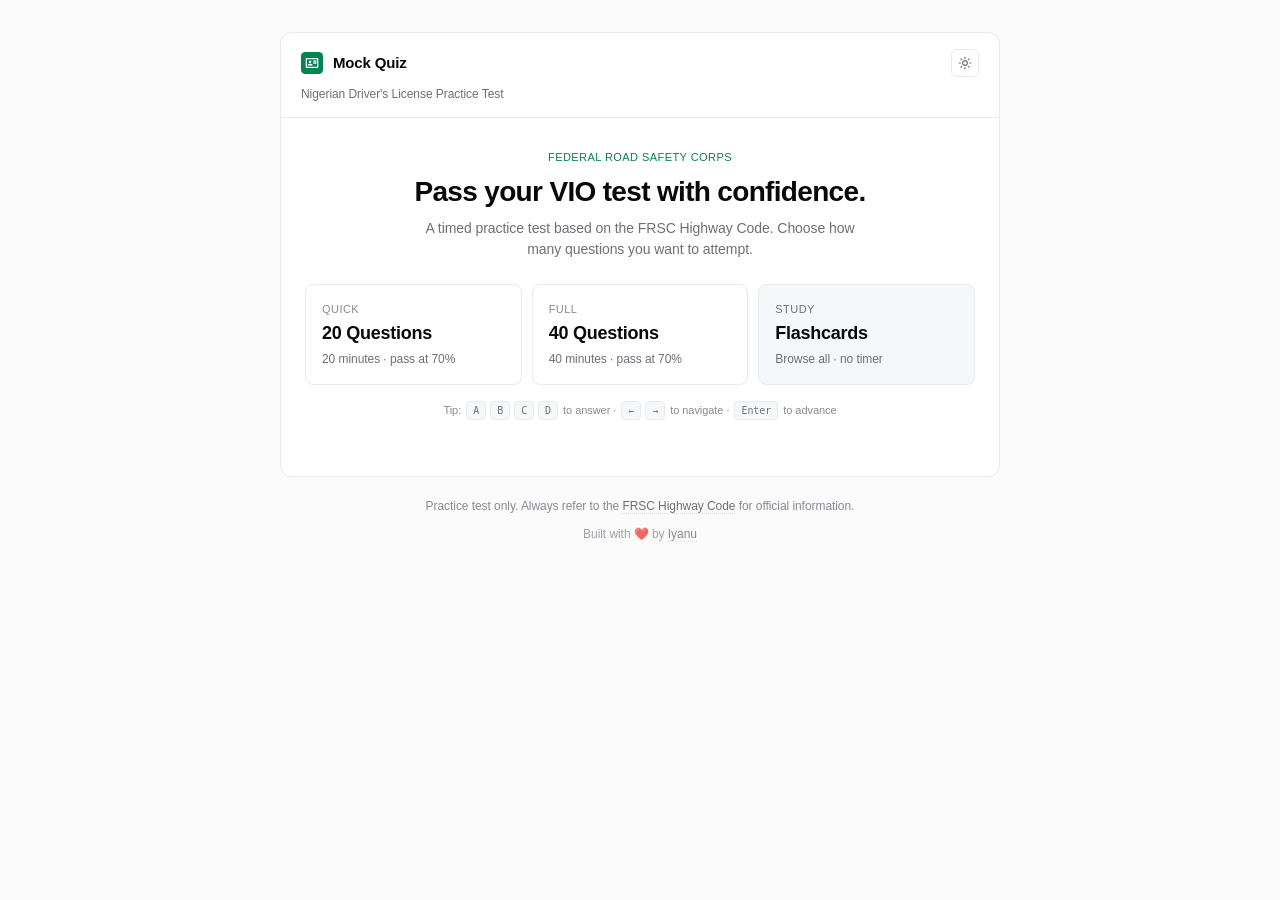
==== commit 474eee30: "Further UI improvements and SW caching refinements" ====
--- a/index.html
+++ b/index.html
@@ -123,16 +123,10 @@
     width: 22px;
     height: 22px;
     border-radius: 6px;
-    background: var(--green);
     display: inline-flex;
-    align-items: center;
-    justify-content: center;
-    color: white;
-    font-weight: 700;
-    font-size: 11px;
-    letter-spacing: -0.02em;
     flex-shrink: 0;
   }
+  .logo-dot img { width: 100%; height: 100%; display: block; }
   header h1 {
     margin: 0;
     font-size: 15px;
@@ -827,7 +821,7 @@
   <header>
     <div class="header-row">
       <div class="header-left">
-        <span class="logo-dot">VIO</span>
+        <span class="logo-dot"><img src="icon.svg" alt="VIO"></span>
         <h1 id="headerTitle">Mock Quiz</h1>
       </div>
       <div class="header-meta">
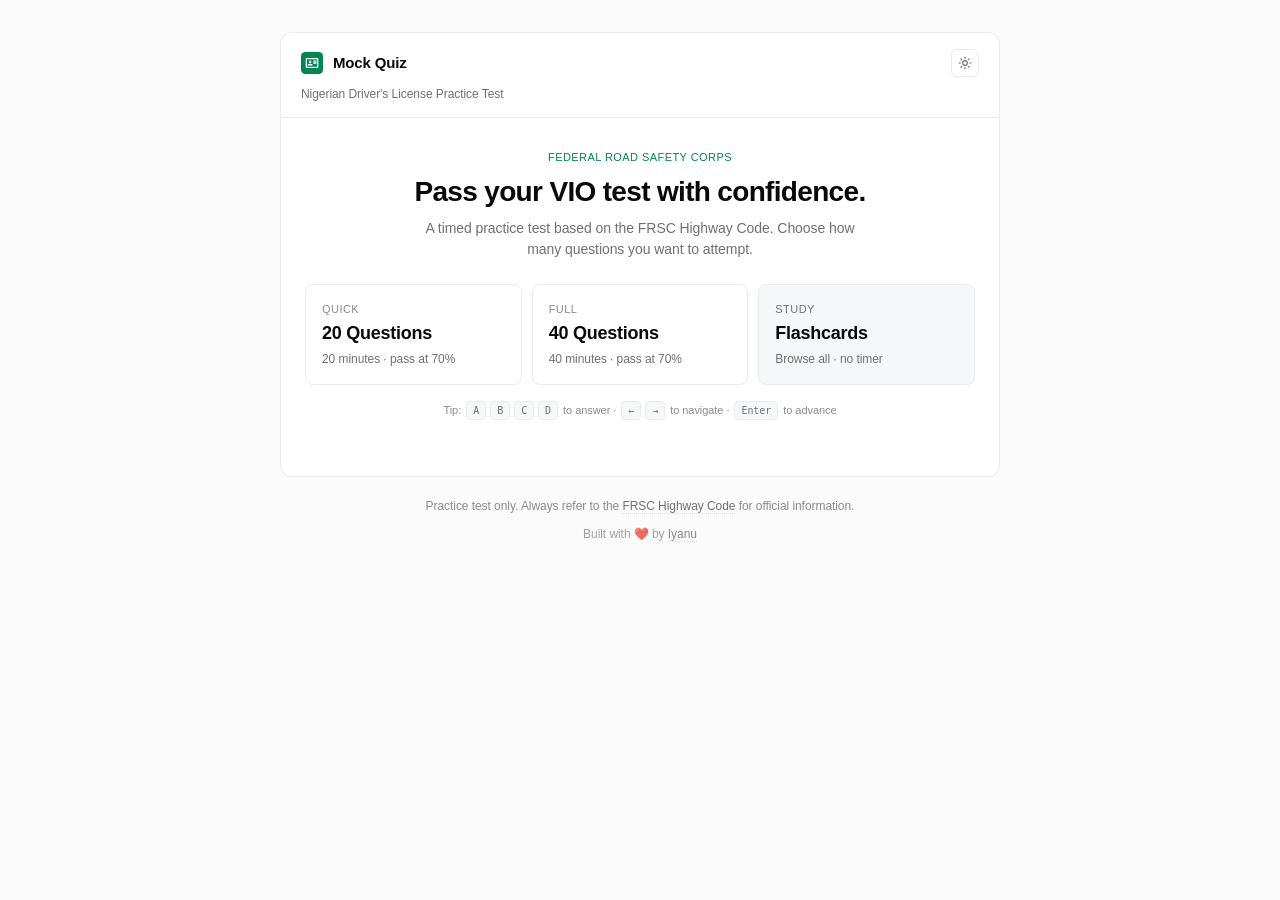
==== commit 6f1ad663: "Add on-page SEO: sitemap, robots, OG tags, JSON-LD schema Improves discoverability for Nigerian driv" ====
--- a/index.html
+++ b/index.html
@@ -3,18 +3,121 @@
 <head>
 <meta charset="UTF-8" />
 <meta name="viewport" content="width=device-width, initial-scale=1.0" />
-<meta name="description" content="Free Nigerian VIO drivers license practice test — open source, mobile-friendly, with timer, shuffle, and pass/fail scoring." />
+<title>VIO Mock Test — Free Nigerian Driver's License Quiz (FRSC Highway Code)</title>
+<meta name="description" content="Free Nigerian VIO mock test based on the FRSC Highway Code. 80 practice questions on road signs, traffic rules, and vehicle knowledge. Timed, with instant scoring. No signup. Works offline." />
+<link rel="canonical" href="https://viomocktest.netlify.app/" />
 <meta name="theme-color" content="#008751" />
 <meta name="apple-mobile-web-app-capable" content="yes" />
 <meta name="apple-mobile-web-app-status-bar-style" content="default" />
 <meta name="apple-mobile-web-app-title" content="VIO Quiz" />
-<title>VIO Mock Quiz — Nigerian Driver's License</title>
+
+<!-- Open Graph (Facebook, WhatsApp, LinkedIn previews) -->
+<meta property="og:type" content="website" />
+<meta property="og:site_name" content="VIO Mock Quiz" />
+<meta property="og:title" content="VIO Mock Test — Free Nigerian Driver's License Quiz" />
+<meta property="og:description" content="Free practice test for the Nigerian VIO driver's license exam. 80 questions from the FRSC Highway Code, 70% pass mark, works offline." />
+<meta property="og:url" content="https://viomocktest.netlify.app/" />
+<meta property="og:image" content="https://viomocktest.netlify.app/icon-512.png" />
+<meta property="og:image:width" content="512" />
+<meta property="og:image:height" content="512" />
+<meta property="og:locale" content="en_NG" />
+
+<!-- Twitter / X card -->
+<meta name="twitter:card" content="summary" />
+<meta name="twitter:title" content="VIO Mock Test — Free Nigerian Driver's License Quiz" />
+<meta name="twitter:description" content="Free practice test for the Nigerian VIO driver's license exam. 80 questions from the FRSC Highway Code." />
+<meta name="twitter:image" content="https://viomocktest.netlify.app/icon-512.png" />
+
 <link rel="manifest" href="manifest.json" />
 <link rel="icon" type="image/svg+xml" href="icon.svg" />
 <link rel="icon" type="image/png" sizes="192x192" href="icon-192.png" />
 <link rel="apple-touch-icon" href="apple-touch-icon.png" />
 <link rel="preconnect" href="https://rsms.me/" />
 <link rel="stylesheet" href="https://rsms.me/inter/inter.css" />
+
+<!-- Structured data: WebApplication + Quiz + FAQ for rich results -->
+<script type="application/ld+json">
+{
+  "@context": "https://schema.org",
+  "@type": "WebApplication",
+  "name": "VIO Mock Quiz",
+  "alternateName": "Nigerian Driver's License Mock Test",
+  "url": "https://viomocktest.netlify.app/",
+  "description": "Free Nigerian VIO drivers license mock test based on the FRSC Highway Code.",
+  "applicationCategory": "EducationalApplication",
+  "operatingSystem": "Any",
+  "inLanguage": "en-NG",
+  "isAccessibleForFree": true,
+  "offers": { "@type": "Offer", "price": "0", "priceCurrency": "NGN" },
+  "author": { "@type": "Person", "name": "Iyanu", "url": "https://github.com/Titan626" }
+}
+</script>
+<script type="application/ld+json">
+{
+  "@context": "https://schema.org",
+  "@type": "Quiz",
+  "name": "Nigerian VIO Mock Test",
+  "about": { "@type": "Thing", "name": "Nigerian Driver's License Exam (VIO / FRSC)" },
+  "educationalLevel": "Beginner",
+  "inLanguage": "en-NG",
+  "isAccessibleForFree": true,
+  "learningResourceType": "Practice Test",
+  "teaches": "Nigerian road signs, traffic rules, vehicle knowledge, and the FRSC Highway Code",
+  "provider": {
+    "@type": "Organization",
+    "name": "VIO Mock Quiz",
+    "url": "https://viomocktest.netlify.app/"
+  }
+}
+</script>
+<script type="application/ld+json">
+{
+  "@context": "https://schema.org",
+  "@type": "FAQPage",
+  "mainEntity": [
+    {
+      "@type": "Question",
+      "name": "What is the Nigerian VIO test?",
+      "acceptedAnswer": {
+        "@type": "Answer",
+        "text": "The VIO (Vehicle Inspection Officer) test is the theory and practical examination required to obtain a Nigerian driver's license. The theory portion is based on the FRSC Highway Code and covers road signs, traffic rules, and vehicle knowledge."
+      }
+    },
+    {
+      "@type": "Question",
+      "name": "How many questions are in the VIO theory test?",
+      "acceptedAnswer": {
+        "@type": "Answer",
+        "text": "The official VIO theory test typically has 40 questions. This mock quiz offers both a 20-question quick test and a 40-question full test, both at the same 70% pass mark."
+      }
+    },
+    {
+      "@type": "Question",
+      "name": "What is the pass mark for the Nigerian driver's license test?",
+      "acceptedAnswer": {
+        "@type": "Answer",
+        "text": "The Nigerian VIO theory test pass mark is 70%."
+      }
+    },
+    {
+      "@type": "Question",
+      "name": "Is this VIO mock quiz free?",
+      "acceptedAnswer": {
+        "@type": "Answer",
+        "text": "Yes. It is 100% free, open source, requires no signup, and works offline after the first visit."
+      }
+    },
+    {
+      "@type": "Question",
+      "name": "Does this cover Nigerian road signs?",
+      "acceptedAnswer": {
+        "@type": "Answer",
+        "text": "Yes. The question bank includes 20 road-sign questions using the official yellow-and-red Nigerian road sign designs issued by the Federal Road Safety Corps (FRSC)."
+      }
+    }
+  ]
+}
+</script>
 <style>
   :root {
     /* Linear-style palette, Nigerian green accent */
@@ -868,6 +971,7 @@
   const STORAGE_STATE = 'vio_quiz_state';
   const STORAGE_BEST = 'vio_quiz_best';
   const STORAGE_THEME = 'vio_quiz_theme';
+  const STORAGE_RECENT = 'vio_quiz_recent';
 
   // ===== State =====
   let screen = 'start';        // 'start' | 'quiz' | 'result' | 'review'
@@ -971,21 +1075,46 @@
       return raw ? JSON.parse(raw) : {};
     } catch (e) { return {}; }
   }
+  function loadRecent() {
+    try {
+      const raw = localStorage.getItem(STORAGE_RECENT);
+      const arr = raw ? JSON.parse(raw) : [];
+      return Array.isArray(arr) ? arr.filter(n => Number.isInteger(n)) : [];
+    } catch (e) { return []; }
+  }
+  function saveRecent(indexes) {
+    try { localStorage.setItem(STORAGE_RECENT, JSON.stringify(indexes)); } catch (e) {}
+  }
 
   // ===== Question set =====
+  // Prefer questions the user hasn't just seen: we pick from `unseen` first
+  // (pool minus the last completed attempt's indexes) and only fall back to
+  // `seen` when a topic doesn't have enough fresh questions to fill its quota.
   function buildQuestionSet(targetMode) {
     const all = window.QUESTIONS;
     const perTopic = Math.floor(targetMode / TOPICS.length);
+    const recent = new Set(loadRecent());
     let chosen = [];
     TOPICS.forEach(t => {
       const pool = all.map((q, i) => ({ q, i })).filter(x => x.q.topic === t);
-      chosen = chosen.concat(pickN(pool, perTopic));
+      const unseen = pool.filter(x => !recent.has(x.i));
+      const seen = pool.filter(x => recent.has(x.i));
+      let picked = pickN(unseen, perTopic);
+      if (picked.length < perTopic) {
+        picked = picked.concat(pickN(seen, perTopic - picked.length));
+      }
+      chosen = chosen.concat(picked);
     });
     // Top up if targetMode isn't an exact multiple of TOPICS.length
     if (chosen.length < targetMode) {
       const used = new Set(chosen.map(x => x.i));
-      const remaining = all.map((q, i) => ({ q, i })).filter(x => !used.has(x.i));
-      chosen = chosen.concat(pickN(remaining, targetMode - chosen.length));
+      const remainingUnseen = all.map((q, i) => ({ q, i })).filter(x => !used.has(x.i) && !recent.has(x.i));
+      const remainingSeen = all.map((q, i) => ({ q, i })).filter(x => !used.has(x.i) && recent.has(x.i));
+      let topUp = pickN(remainingUnseen, targetMode - chosen.length);
+      if (topUp.length < targetMode - chosen.length) {
+        topUp = topUp.concat(pickN(remainingSeen, targetMode - chosen.length - topUp.length));
+      }
+      chosen = chosen.concat(topUp);
     }
     chosen = shuffle(chosen);
     return chosen.map(x => ({
@@ -1301,6 +1430,7 @@
       timedOut: !!timedOut
     };
     saveBest(result);
+    saveRecent(session.questions.map(q => q.originalIndex));
     clearState();
     renderResult(result);
   }
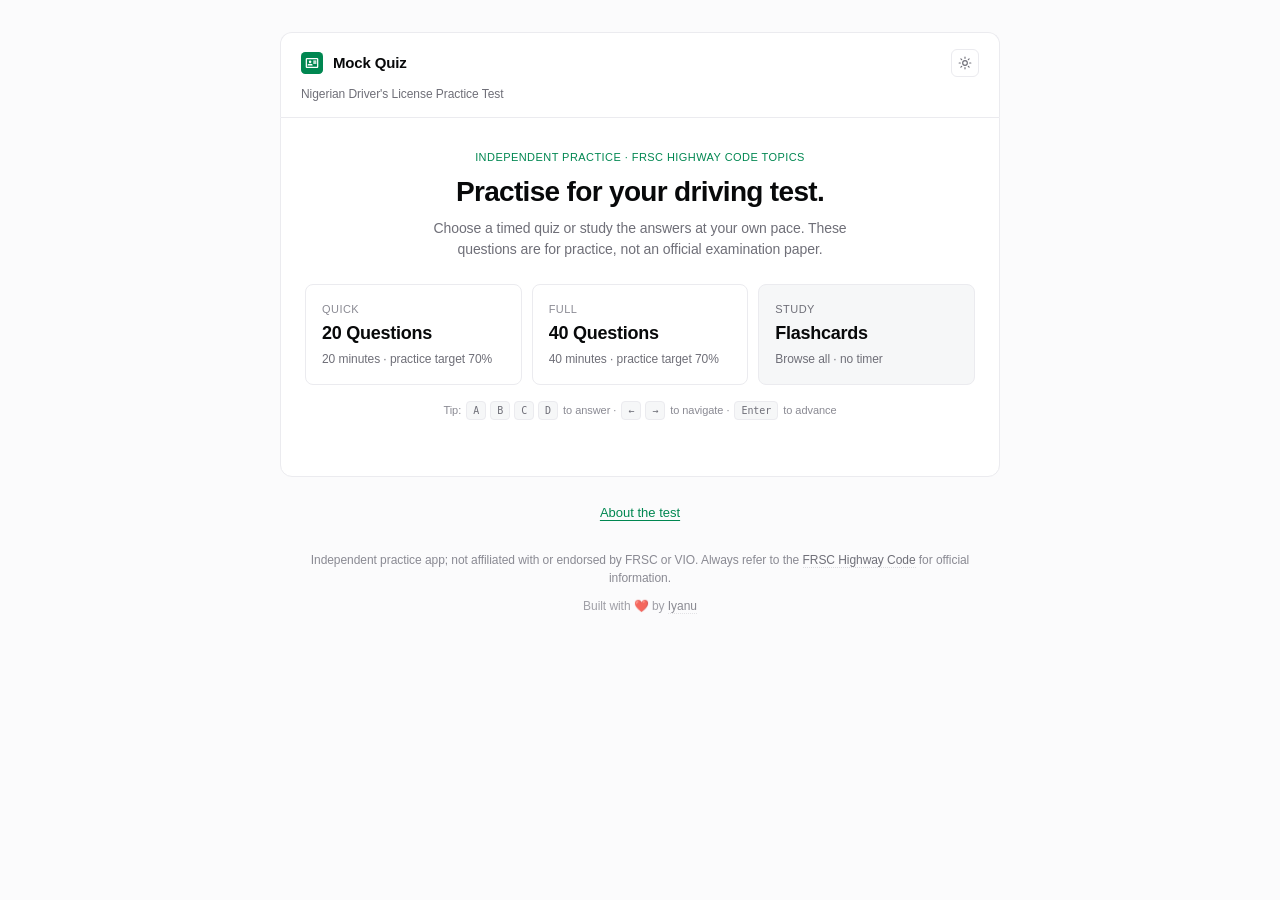
==== commit b05d3cc6: "feat: add study pages and keep the homepage focused on the quiz Keep the original mock quiz containe" ====
--- a/index.html
+++ b/index.html
@@ -3,8 +3,8 @@
 <head>
 <meta charset="UTF-8" />
 <meta name="viewport" content="width=device-width, initial-scale=1.0" />
-<title>VIO Mock Test — Free Nigerian Driver's License Quiz (FRSC Highway Code)</title>
-<meta name="description" content="Free Nigerian VIO mock test based on the FRSC Highway Code. 80 practice questions on road signs, traffic rules, and vehicle knowledge. Timed, with instant scoring. No signup. Works offline." />
+<title>Nigerian VIO Mock Test — Free Driving Practice Quiz</title>
+<meta name="description" content="Practise for Nigerian driving study with an independent VIO mock test. 80 questions and explanations, timed 20/40-question quizzes and offline flashcards. No signup." />
 <link rel="canonical" href="https://viomocktest.netlify.app/" />
 <meta name="theme-color" content="#008751" />
 <meta name="apple-mobile-web-app-capable" content="yes" />
@@ -14,8 +14,8 @@
 <!-- Open Graph (Facebook, WhatsApp, LinkedIn previews) -->
 <meta property="og:type" content="website" />
 <meta property="og:site_name" content="VIO Mock Quiz" />
-<meta property="og:title" content="VIO Mock Test — Free Nigerian Driver's License Quiz" />
-<meta property="og:description" content="Free practice test for the Nigerian VIO driver's license exam. 80 questions from the FRSC Highway Code, 70% pass mark, works offline." />
+<meta property="og:title" content="Nigerian VIO Mock Test — Independent Driving Practice" />
+<meta property="og:description" content="Independent Nigerian driving practice: 80 questions, explanations and offline study. Choose a 20- or 40-question mock test with a 70% practice target." />
 <meta property="og:url" content="https://viomocktest.netlify.app/" />
 <meta property="og:image" content="https://viomocktest.netlify.app/icon-512.png" />
 <meta property="og:image:width" content="512" />
@@ -24,8 +24,8 @@
 
 <!-- Twitter / X card -->
 <meta name="twitter:card" content="summary" />
-<meta name="twitter:title" content="VIO Mock Test — Free Nigerian Driver's License Quiz" />
-<meta name="twitter:description" content="Free practice test for the Nigerian VIO driver's license exam. 80 questions from the FRSC Highway Code." />
+<meta name="twitter:title" content="Nigerian VIO Mock Test — Independent Driving Practice" />
+<meta name="twitter:description" content="Independent Nigerian driving practice with 80 questions and explanations on FRSC Highway Code topics." />
 <meta name="twitter:image" content="https://viomocktest.netlify.app/icon-512.png" />
 
 <link rel="manifest" href="manifest.json" />
@@ -35,7 +35,7 @@
 <link rel="preconnect" href="https://rsms.me/" />
 <link rel="stylesheet" href="https://rsms.me/inter/inter.css" />
 
-<!-- Structured data: WebApplication + Quiz + FAQ for rich results -->
+<!-- Structured data describing the visible practice app. -->
 <script type="application/ld+json">
 {
   "@context": "https://schema.org",
@@ -43,7 +43,7 @@
   "name": "VIO Mock Quiz",
   "alternateName": "Nigerian Driver's License Mock Test",
   "url": "https://viomocktest.netlify.app/",
-  "description": "Free Nigerian VIO drivers license mock test based on the FRSC Highway Code.",
+  "description": "Independent Nigerian VIO mock test for studying the FRSC Highway Code. Practice settings are not official test requirements.",
   "applicationCategory": "EducationalApplication",
   "operatingSystem": "Any",
   "inLanguage": "en-NG",
@@ -70,54 +70,7 @@
   }
 }
 </script>
-<script type="application/ld+json">
-{
-  "@context": "https://schema.org",
-  "@type": "FAQPage",
-  "mainEntity": [
-    {
-      "@type": "Question",
-      "name": "What is the Nigerian VIO test?",
-      "acceptedAnswer": {
-        "@type": "Answer",
-        "text": "The VIO (Vehicle Inspection Officer) test is the theory and practical examination required to obtain a Nigerian driver's license. The theory portion is based on the FRSC Highway Code and covers road signs, traffic rules, and vehicle knowledge."
-      }
-    },
-    {
-      "@type": "Question",
-      "name": "How many questions are in the VIO theory test?",
-      "acceptedAnswer": {
-        "@type": "Answer",
-        "text": "The official VIO theory test typically has 40 questions. This mock quiz offers both a 20-question quick test and a 40-question full test, both at the same 70% pass mark."
-      }
-    },
-    {
-      "@type": "Question",
-      "name": "What is the pass mark for the Nigerian driver's license test?",
-      "acceptedAnswer": {
-        "@type": "Answer",
-        "text": "The Nigerian VIO theory test pass mark is 70%."
-      }
-    },
-    {
-      "@type": "Question",
-      "name": "Is this VIO mock quiz free?",
-      "acceptedAnswer": {
-        "@type": "Answer",
-        "text": "Yes. It is 100% free, open source, requires no signup, and works offline after the first visit."
-      }
-    },
-    {
-      "@type": "Question",
-      "name": "Does this cover Nigerian road signs?",
-      "acceptedAnswer": {
-        "@type": "Answer",
-        "text": "Yes. The question bank includes 20 road-sign questions using the official yellow-and-red Nigerian road sign designs issued by the Federal Road Safety Corps (FRSC)."
-      }
-    }
-  ]
-}
-</script>
+
 <style>
   :root {
     /* Linear-style palette, Nigerian green accent */
@@ -230,7 +183,7 @@
     flex-shrink: 0;
   }
   .logo-dot img { width: 100%; height: 100%; display: block; }
-  header h1 {
+  header .app-title {
     margin: 0;
     font-size: 15px;
     font-weight: 600;
@@ -874,7 +827,7 @@
   @media (max-width: 480px) {
     body { padding: 12px 10px; font-size: 14px; }
     header { padding: 12px 14px; border-radius: 10px 10px 0 0; }
-    header h1 { font-size: 13px; }
+    header .app-title { font-size: 13px; }
     .subtitle { font-size: 11px; }
     .card { padding: 18px 16px; border-radius: 0 0 10px 10px; }
     .q-text { font-size: 15px; line-height: 1.4; margin-bottom: 16px; }
@@ -917,15 +870,22 @@
 
     .break-mobile { display: inline; }
   }
+  .card a, .page-links a { color: var(--green); text-underline-offset: 3px; }
+  .page-links { margin: 18px 0 0; text-align: center; }
+  .page-links a { display: inline-block; padding: 8px 12px; font-size: 13px; }
+  #practice { scroll-margin-top: 16px; }
 </style>
 </head>
 <body>
 <div class="wrap">
+  <main>
+
+  <section id="practice" aria-label="Interactive practice quiz">
   <header>
     <div class="header-row">
       <div class="header-left">
         <span class="logo-dot"><img src="icon.svg" alt="VIO"></span>
-        <h1 id="headerTitle">Mock Quiz</h1>
+        <h1 class="app-title" id="headerTitle">Mock Quiz</h1>
       </div>
       <div class="header-meta">
         <div class="timer" id="timer" hidden><span class="timer-icon"></span><span id="timerText">00:00</span></div>
@@ -940,9 +900,13 @@
     <p class="subtitle" id="headerSubtitle">Nigerian Driver's License Practice Test</p>
     <div class="progress" id="progressWrap" hidden><div class="progress-bar" id="progressBar"></div></div>
   </header>
-  <div class="card" id="card"></div>
+  <div class="card" id="card"><p>Enable JavaScript to take the interactive quiz, or <a href="vio-driving-test-questions.html">read the questions and explanations</a>.</p></div>
+  </section>
+
+  </main>
+  <nav class="page-links" aria-label="More about the quiz"><a href="about-the-test.html">About the test</a></nav>
   <footer>
-    Practice test only.<br class="break-mobile">
+    Independent practice app; not affiliated with or endorsed by FRSC or VIO.<br class="break-mobile">
     Always refer to the <a href="https://frsc.gov.ng/" target="_blank" rel="noopener">FRSC Highway Code</a> for official information.
     <div class="credit">Built with ❤️ by <a href="https://github.com/Titan626" target="_blank" rel="noopener">Iyanu</a></div>
   </footer>
@@ -1252,6 +1216,7 @@
     stopTimer();
     document.getElementById('timer').hidden = true;
     setHeader('Mock Quiz', "Nigerian Driver's License Practice Test", false);
+    window.scrollTo(0, 0);
     renderProgress(0);
 
     const saved = loadState();
@@ -1281,20 +1246,20 @@
 
     card.innerHTML = `
       <div class="start-hero">
-        <div class="start-eyebrow">Federal Road Safety Corps</div>
-        <h2 class="start-title">Pass your VIO test with confidence.</h2>
-        <p class="start-desc">A timed practice test based on the FRSC Highway Code. Choose how many questions you want to attempt.</p>
+        <div class="start-eyebrow">Independent practice · FRSC Highway Code topics</div>
+        <h2 class="start-title">Practise for your driving test.</h2>
+        <p class="start-desc">Choose a timed quiz or study the answers at your own pace. These questions are for practice, not an official examination paper.</p>
       </div>
       <div class="mode-grid with-study">
         <button class="mode-card" data-mode="20">
           <span class="mode-label">Quick</span>
           <span class="mode-name">20 Questions</span>
-          <span class="mode-meta">20 minutes · pass at ${PASS_THRESHOLD}%</span>
+          <span class="mode-meta">20 minutes · practice target ${PASS_THRESHOLD}%</span>
         </button>
         <button class="mode-card" data-mode="40">
           <span class="mode-label">Full</span>
           <span class="mode-name">40 Questions</span>
-          <span class="mode-meta">40 minutes · pass at ${PASS_THRESHOLD}%</span>
+          <span class="mode-meta">40 minutes · practice target ${PASS_THRESHOLD}%</span>
         </button>
         <button class="mode-card study" data-mode="study">
           <span class="mode-label">Study</span>
@@ -1330,6 +1295,7 @@
     saveState();
     screen = 'quiz';
     renderQuiz();
+    document.getElementById('practice').scrollIntoView({ block: 'start' });
     startTimer();
     renderTimer();
   }
@@ -1341,6 +1307,7 @@
     session = rebuildSessionFromState(saved);
     screen = 'quiz';
     renderQuiz();
+    document.getElementById('practice').scrollIntoView({ block: 'start' });
     startTimer();
     renderTimer();
   }
@@ -1444,8 +1411,8 @@
     const { score, byTopic, total, percentage } = computeScore();
     const passed = percentage >= PASS_THRESHOLD;
     let message;
-    if (passed && percentage >= 90) message = "Outstanding — you're more than ready for the real test.";
-    else if (passed) message = "Solid pass. Review the questions you missed and you'll do well.";
+    if (passed && percentage >= 90) message = "Outstanding practice score. Keep studying and follow your testing office’s guidance.";
+    else if (passed) message = "Practice target reached. Review the questions you missed before your assessment.";
     else if (percentage >= 50) message = "Close — keep studying the Highway Code and try again.";
     else message = "More study needed. Focus on road signs and traffic rules, then retake.";
 
@@ -1460,9 +1427,9 @@
 
     document.getElementById('card').innerHTML = `
       <div class="result">
-        <div class="verdict ${passed ? 'pass' : 'fail'}">${passed ? '✓ Passed' : '✗ Failed'}</div>
+        <div class="verdict ${passed ? 'pass' : 'fail'}">${passed ? '✓ Practice target reached' : '✗ Below practice target'}</div>
         <div class="result-score">${score} / ${total}</div>
-        <div class="result-pct">${percentage}% · pass mark ${PASS_THRESHOLD}%</div>
+        <div class="result-pct">${percentage}% · practice target ${PASS_THRESHOLD}%</div>
         <div class="result-message">${message}</div>
         <div class="breakdown">
           <h3>Breakdown by topic</h3>
@@ -1564,6 +1531,7 @@
     stopTimer();
     document.getElementById('timer').hidden = true;
     renderStudy();
+    document.getElementById('practice').scrollIntoView({ block: 'start' });
   }
 
   function setStudyTopic(topic) {
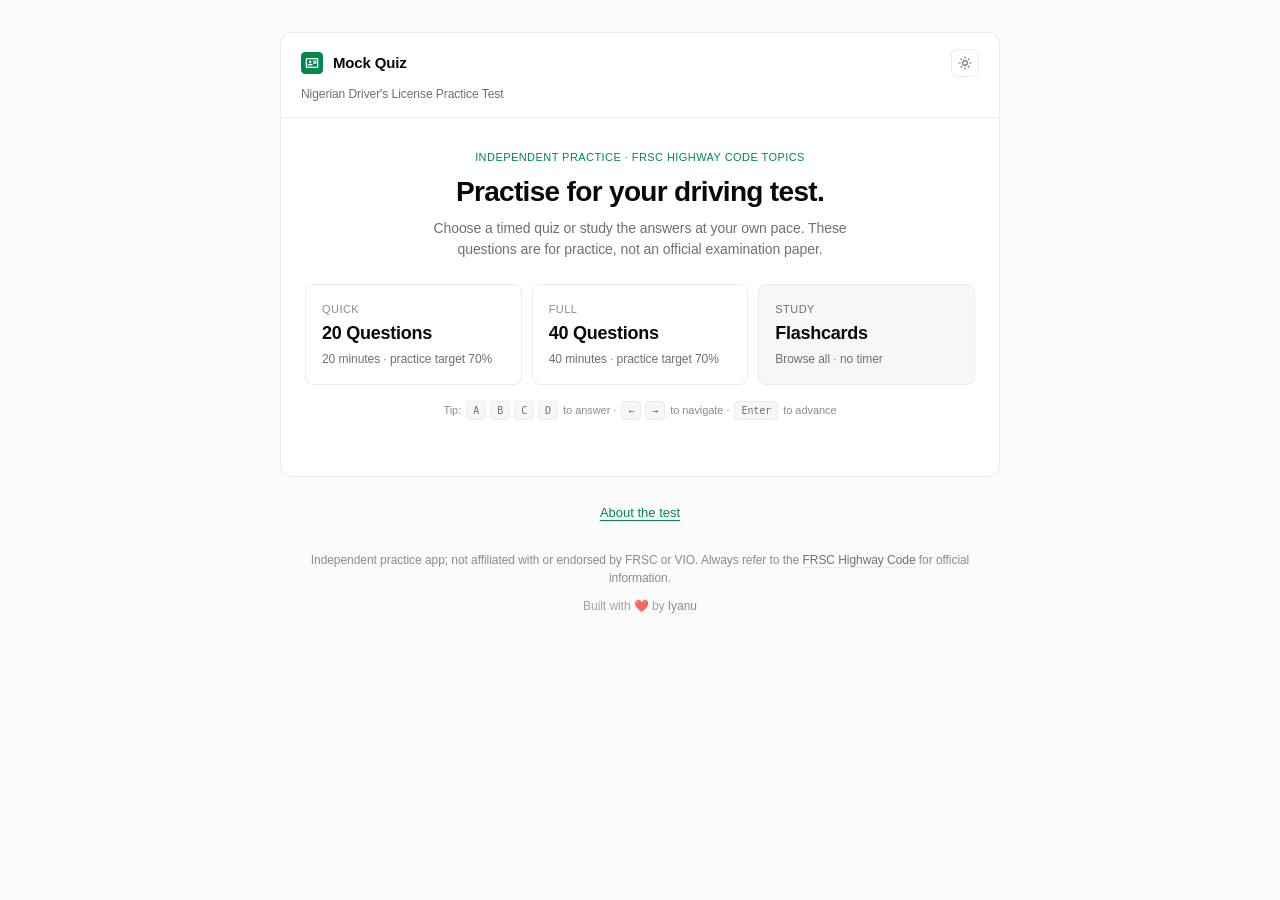
==== commit db491032: "feat: expand the practice bank to 100 source-checked questions Append 20 independent practice questi" ====
--- a/index.html
+++ b/index.html
@@ -4,7 +4,7 @@
 <meta charset="UTF-8" />
 <meta name="viewport" content="width=device-width, initial-scale=1.0" />
 <title>Nigerian VIO Mock Test — Free Driving Practice Quiz</title>
-<meta name="description" content="Practise for Nigerian driving study with an independent VIO mock test. 80 questions and explanations, timed 20/40-question quizzes and offline flashcards. No signup." />
+<meta name="description" content="Practise for Nigerian driving study with an independent VIO mock test. 100 questions and explanations, timed 20/40-question quizzes and offline flashcards. No signup." />
 <link rel="canonical" href="https://viomocktest.netlify.app/" />
 <meta name="theme-color" content="#008751" />
 <meta name="apple-mobile-web-app-capable" content="yes" />
@@ -15,7 +15,7 @@
 <meta property="og:type" content="website" />
 <meta property="og:site_name" content="VIO Mock Quiz" />
 <meta property="og:title" content="Nigerian VIO Mock Test — Independent Driving Practice" />
-<meta property="og:description" content="Independent Nigerian driving practice: 80 questions, explanations and offline study. Choose a 20- or 40-question mock test with a 70% practice target." />
+<meta property="og:description" content="Independent Nigerian driving practice: 100 questions, explanations and offline study. Choose a 20- or 40-question mock test with a 70% practice target." />
 <meta property="og:url" content="https://viomocktest.netlify.app/" />
 <meta property="og:image" content="https://viomocktest.netlify.app/icon-512.png" />
 <meta property="og:image:width" content="512" />
@@ -25,7 +25,7 @@
 <!-- Twitter / X card -->
 <meta name="twitter:card" content="summary" />
 <meta name="twitter:title" content="Nigerian VIO Mock Test — Independent Driving Practice" />
-<meta name="twitter:description" content="Independent Nigerian driving practice with 80 questions and explanations on FRSC Highway Code topics." />
+<meta name="twitter:description" content="Independent Nigerian driving practice with 100 questions and explanations on FRSC Highway Code topics." />
 <meta name="twitter:image" content="https://viomocktest.netlify.app/icon-512.png" />
 
 <link rel="manifest" href="manifest.json" />
@@ -307,6 +307,8 @@
   }
   .sign-wrap svg,
   .sign-wrap img { max-width: 140px; height: auto; }
+
+  .sign-wrap img.diagram-image { width: min(100%, 280px); max-width: 280px; }
 
   /* Options */
   .options { display: flex; flex-direction: column; gap: 6px; }
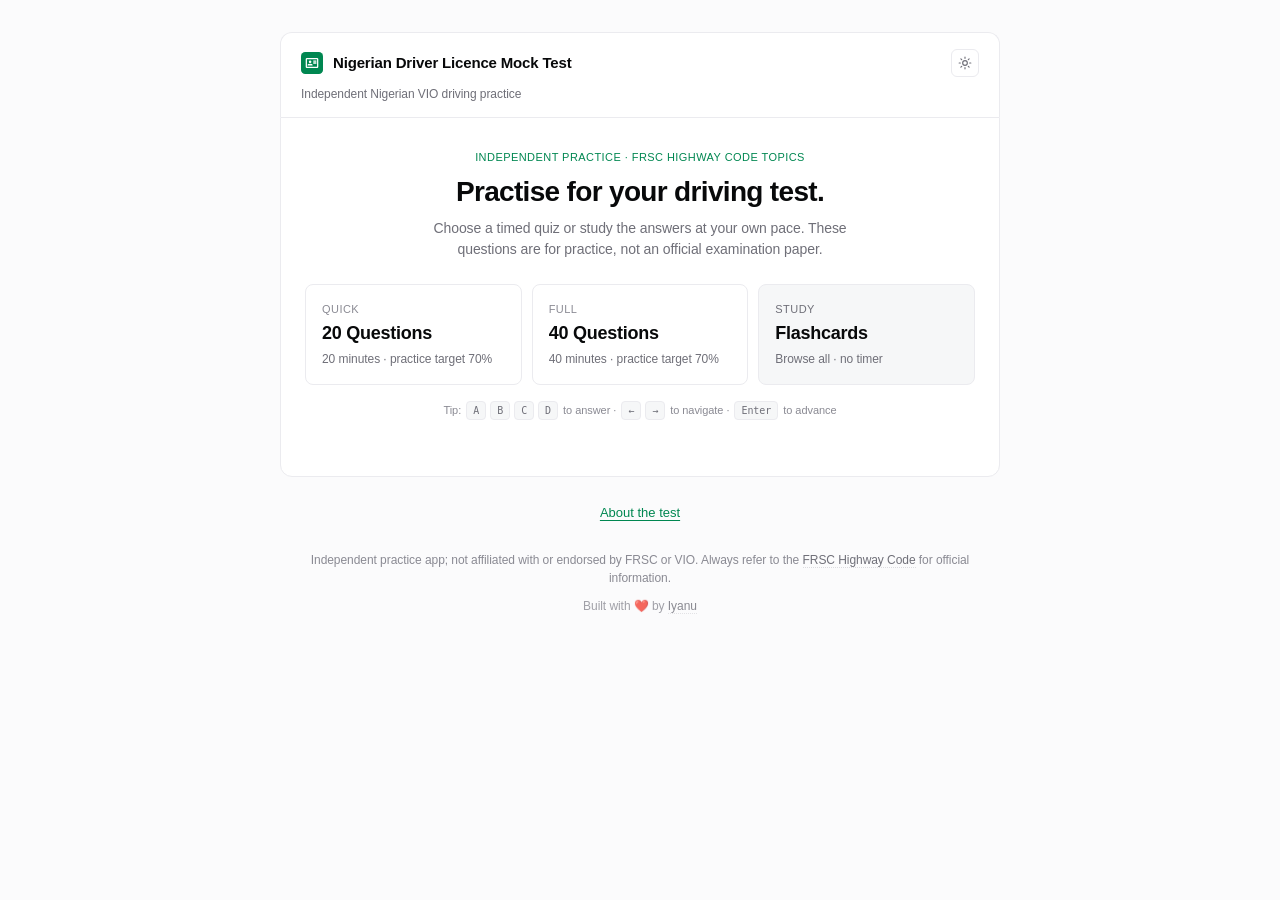
==== commit ca175824: "fix: align Google site-name signals with the licence mock test Add homepage WebSite JSON-LD with Nig" ====
--- a/index.html
+++ b/index.html
@@ -1,21 +1,21 @@
 <!DOCTYPE html>
-<html lang="en">
+<html lang="en-NG">
 <head>
 <meta charset="UTF-8" />
 <meta name="viewport" content="width=device-width, initial-scale=1.0" />
-<title>Nigerian VIO Mock Test — Free Driving Practice Quiz</title>
-<meta name="description" content="Practise for Nigerian driving study with an independent VIO mock test. 100 questions and explanations, timed 20/40-question quizzes and offline flashcards. No signup." />
+<title>Nigerian Driver Licence Mock Test — Free Driving Practice Quiz</title>
+<meta name="description" content="Practise for Nigerian driving study with an independent VIO mock test. 120 questions and explanations, timed 20/40-question quizzes and offline flashcards. No signup." />
 <link rel="canonical" href="https://viomocktest.netlify.app/" />
 <meta name="theme-color" content="#008751" />
 <meta name="apple-mobile-web-app-capable" content="yes" />
 <meta name="apple-mobile-web-app-status-bar-style" content="default" />
-<meta name="apple-mobile-web-app-title" content="VIO Quiz" />
+<meta name="apple-mobile-web-app-title" content="Licence Mock Test" />
 
 <!-- Open Graph (Facebook, WhatsApp, LinkedIn previews) -->
 <meta property="og:type" content="website" />
-<meta property="og:site_name" content="VIO Mock Quiz" />
-<meta property="og:title" content="Nigerian VIO Mock Test — Independent Driving Practice" />
-<meta property="og:description" content="Independent Nigerian driving practice: 100 questions, explanations and offline study. Choose a 20- or 40-question mock test with a 70% practice target." />
+<meta property="og:site_name" content="Nigerian Driver Licence Mock Test" />
+<meta property="og:title" content="Nigerian Driver Licence Mock Test — Independent Driving Practice" />
+<meta property="og:description" content="Independent Nigerian driving practice: 120 questions, explanations and offline study. Choose a 20- or 40-question mock test with a 70% practice target." />
 <meta property="og:url" content="https://viomocktest.netlify.app/" />
 <meta property="og:image" content="https://viomocktest.netlify.app/icon-512.png" />
 <meta property="og:image:width" content="512" />
@@ -24,8 +24,8 @@
 
 <!-- Twitter / X card -->
 <meta name="twitter:card" content="summary" />
-<meta name="twitter:title" content="Nigerian VIO Mock Test — Independent Driving Practice" />
-<meta name="twitter:description" content="Independent Nigerian driving practice with 100 questions and explanations on FRSC Highway Code topics." />
+<meta name="twitter:title" content="Nigerian Driver Licence Mock Test — Independent Driving Practice" />
+<meta name="twitter:description" content="Independent Nigerian driving practice with 120 questions and explanations on FRSC Highway Code topics." />
 <meta name="twitter:image" content="https://viomocktest.netlify.app/icon-512.png" />
 
 <link rel="manifest" href="manifest.json" />
@@ -35,13 +35,25 @@
 <link rel="preconnect" href="https://rsms.me/" />
 <link rel="stylesheet" href="https://rsms.me/inter/inter.css" />
 
+<!-- Preferred site name for Google Search; separate from the practice app schema. -->
+<script type="application/ld+json">
+{
+  "@context": "https://schema.org",
+  "@type": "WebSite",
+  "@id": "https://viomocktest.netlify.app/#website",
+  "name": "Nigerian Driver Licence Mock Test",
+  "alternateName": ["Nigerian VIO Mock Test", "VIO Mock Quiz", "viomocktest.netlify.app"],
+  "url": "https://viomocktest.netlify.app/",
+  "inLanguage": "en-NG"
+}
+</script>
 <!-- Structured data describing the visible practice app. -->
 <script type="application/ld+json">
 {
   "@context": "https://schema.org",
   "@type": "WebApplication",
-  "name": "VIO Mock Quiz",
-  "alternateName": "Nigerian Driver's License Mock Test",
+  "name": "Nigerian Driver Licence Mock Test",
+  "alternateName": "VIO Mock Quiz",
   "url": "https://viomocktest.netlify.app/",
   "description": "Independent Nigerian VIO mock test for studying the FRSC Highway Code. Practice settings are not official test requirements.",
   "applicationCategory": "EducationalApplication",
@@ -56,7 +68,7 @@
 {
   "@context": "https://schema.org",
   "@type": "Quiz",
-  "name": "Nigerian VIO Mock Test",
+  "name": "Nigerian Driver Licence Mock Test",
   "about": { "@type": "Thing", "name": "Nigerian Driver's License Exam (VIO / FRSC)" },
   "educationalLevel": "Beginner",
   "inLanguage": "en-NG",
@@ -65,7 +77,7 @@
   "teaches": "Nigerian road signs, traffic rules, vehicle knowledge, and the FRSC Highway Code",
   "provider": {
     "@type": "Organization",
-    "name": "VIO Mock Quiz",
+    "name": "Nigerian Driver Licence Mock Test",
     "url": "https://viomocktest.netlify.app/"
   }
 }
@@ -189,9 +201,7 @@
     font-weight: 600;
     letter-spacing: -0.011em;
     color: var(--text);
-    white-space: nowrap;
-    overflow: hidden;
-    text-overflow: ellipsis;
+    white-space: normal;
   }
   .header-meta {
     display: flex;
@@ -887,7 +897,7 @@
     <div class="header-row">
       <div class="header-left">
         <span class="logo-dot"><img src="icon.svg" alt="VIO"></span>
-        <h1 class="app-title" id="headerTitle">Mock Quiz</h1>
+        <h1 class="app-title" id="headerTitle">Nigerian Driver Licence Mock Test</h1>
       </div>
       <div class="header-meta">
         <div class="timer" id="timer" hidden><span class="timer-icon"></span><span id="timerText">00:00</span></div>
@@ -899,7 +909,7 @@
         </button>
       </div>
     </div>
-    <p class="subtitle" id="headerSubtitle">Nigerian Driver's License Practice Test</p>
+    <p class="subtitle" id="headerSubtitle">Independent Nigerian VIO driving practice</p>
     <div class="progress" id="progressWrap" hidden><div class="progress-bar" id="progressBar"></div></div>
   </header>
   <div class="card" id="card"><p>Enable JavaScript to take the interactive quiz, or <a href="vio-driving-test-questions.html">read the questions and explanations</a>.</p></div>
@@ -1217,7 +1227,7 @@
     screen = 'start';
     stopTimer();
     document.getElementById('timer').hidden = true;
-    setHeader('Mock Quiz', "Nigerian Driver's License Practice Test", false);
+    setHeader('Nigerian Driver Licence Mock Test', 'Independent Nigerian VIO driving practice', false);
     window.scrollTo(0, 0);
     renderProgress(0);
 
